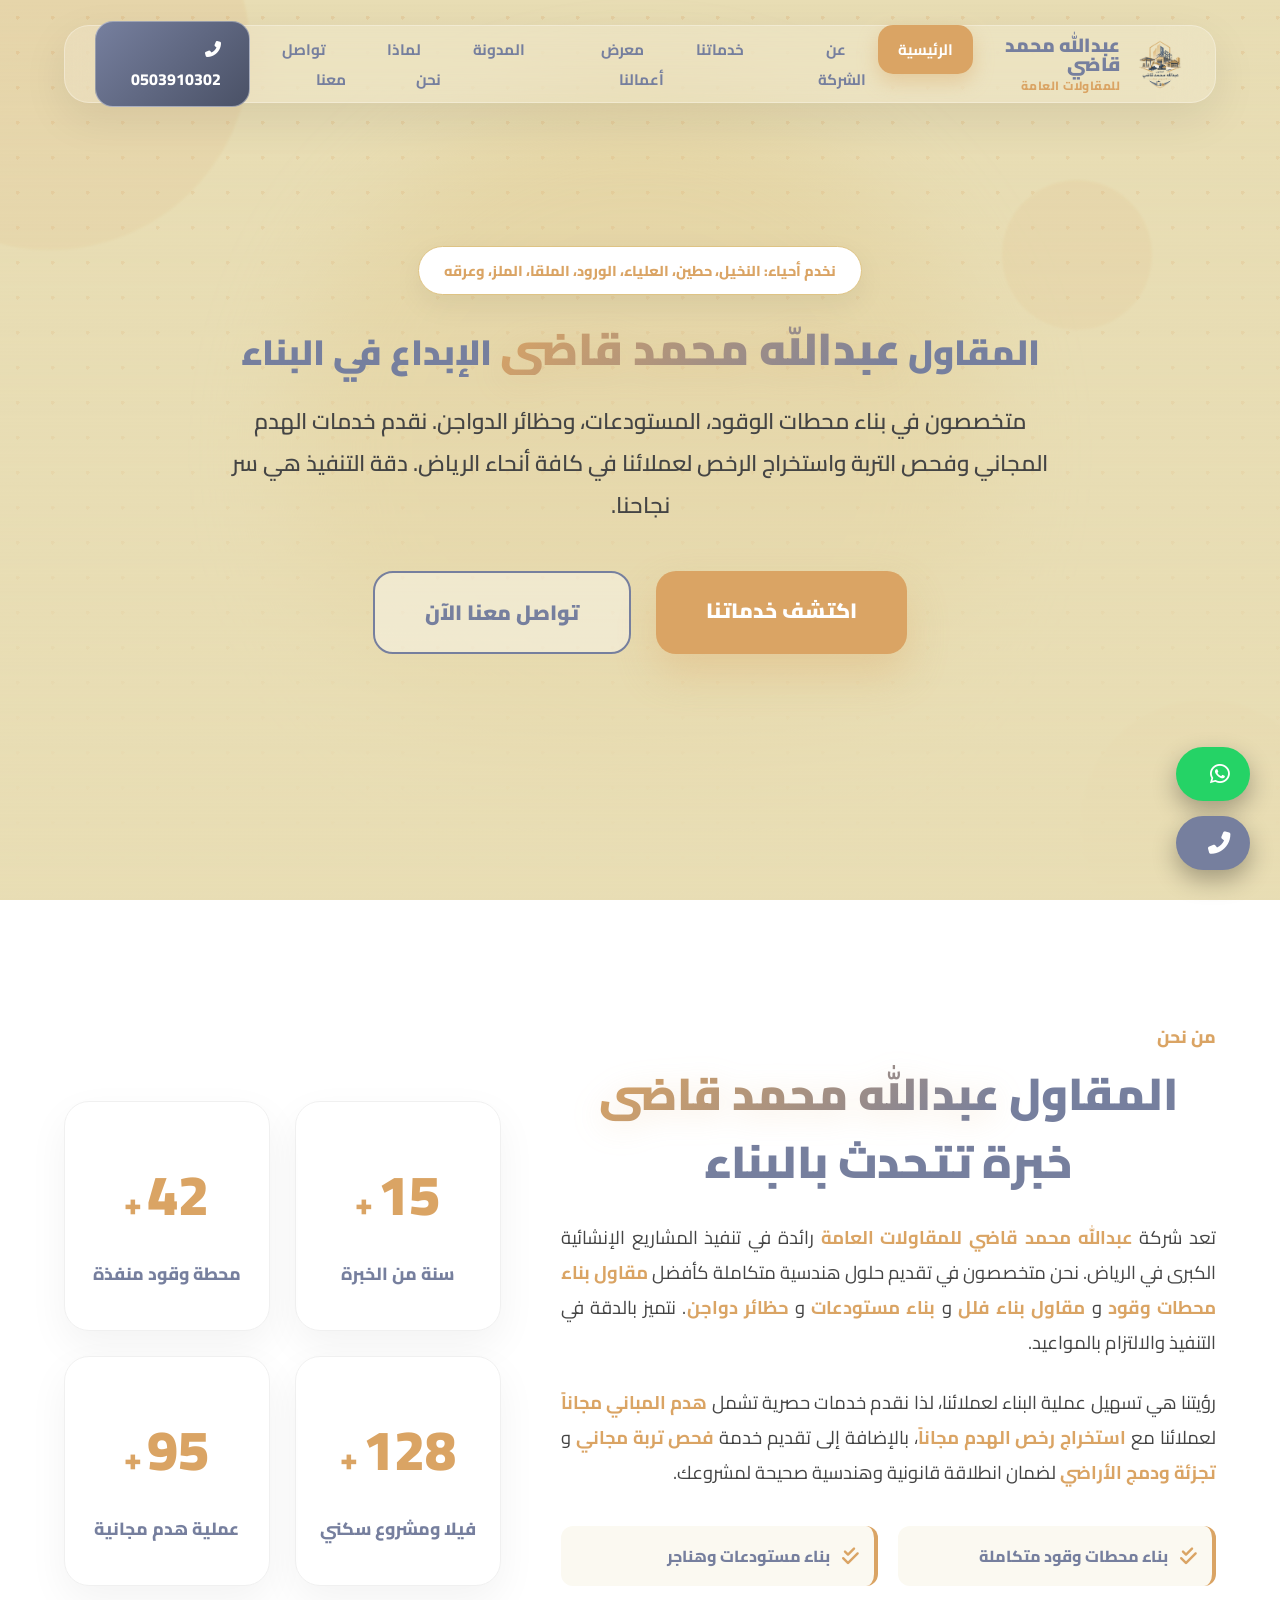
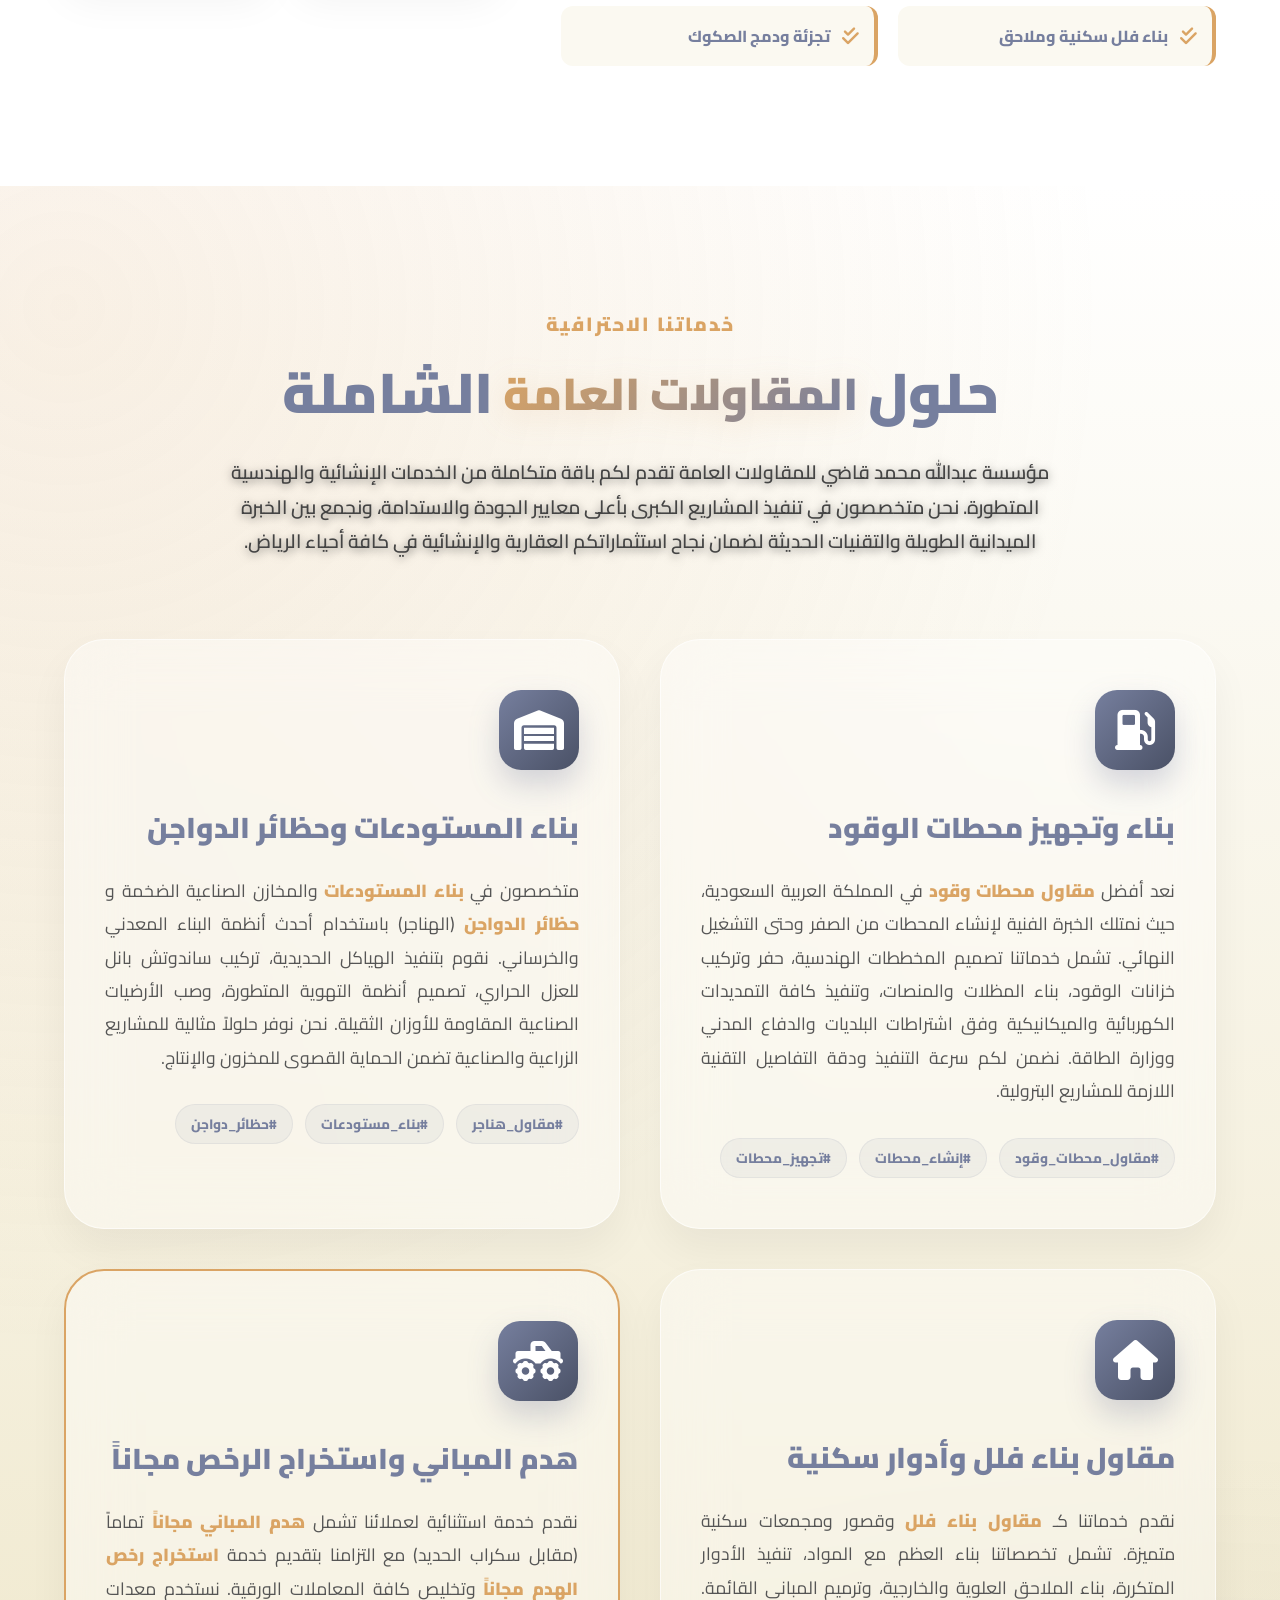
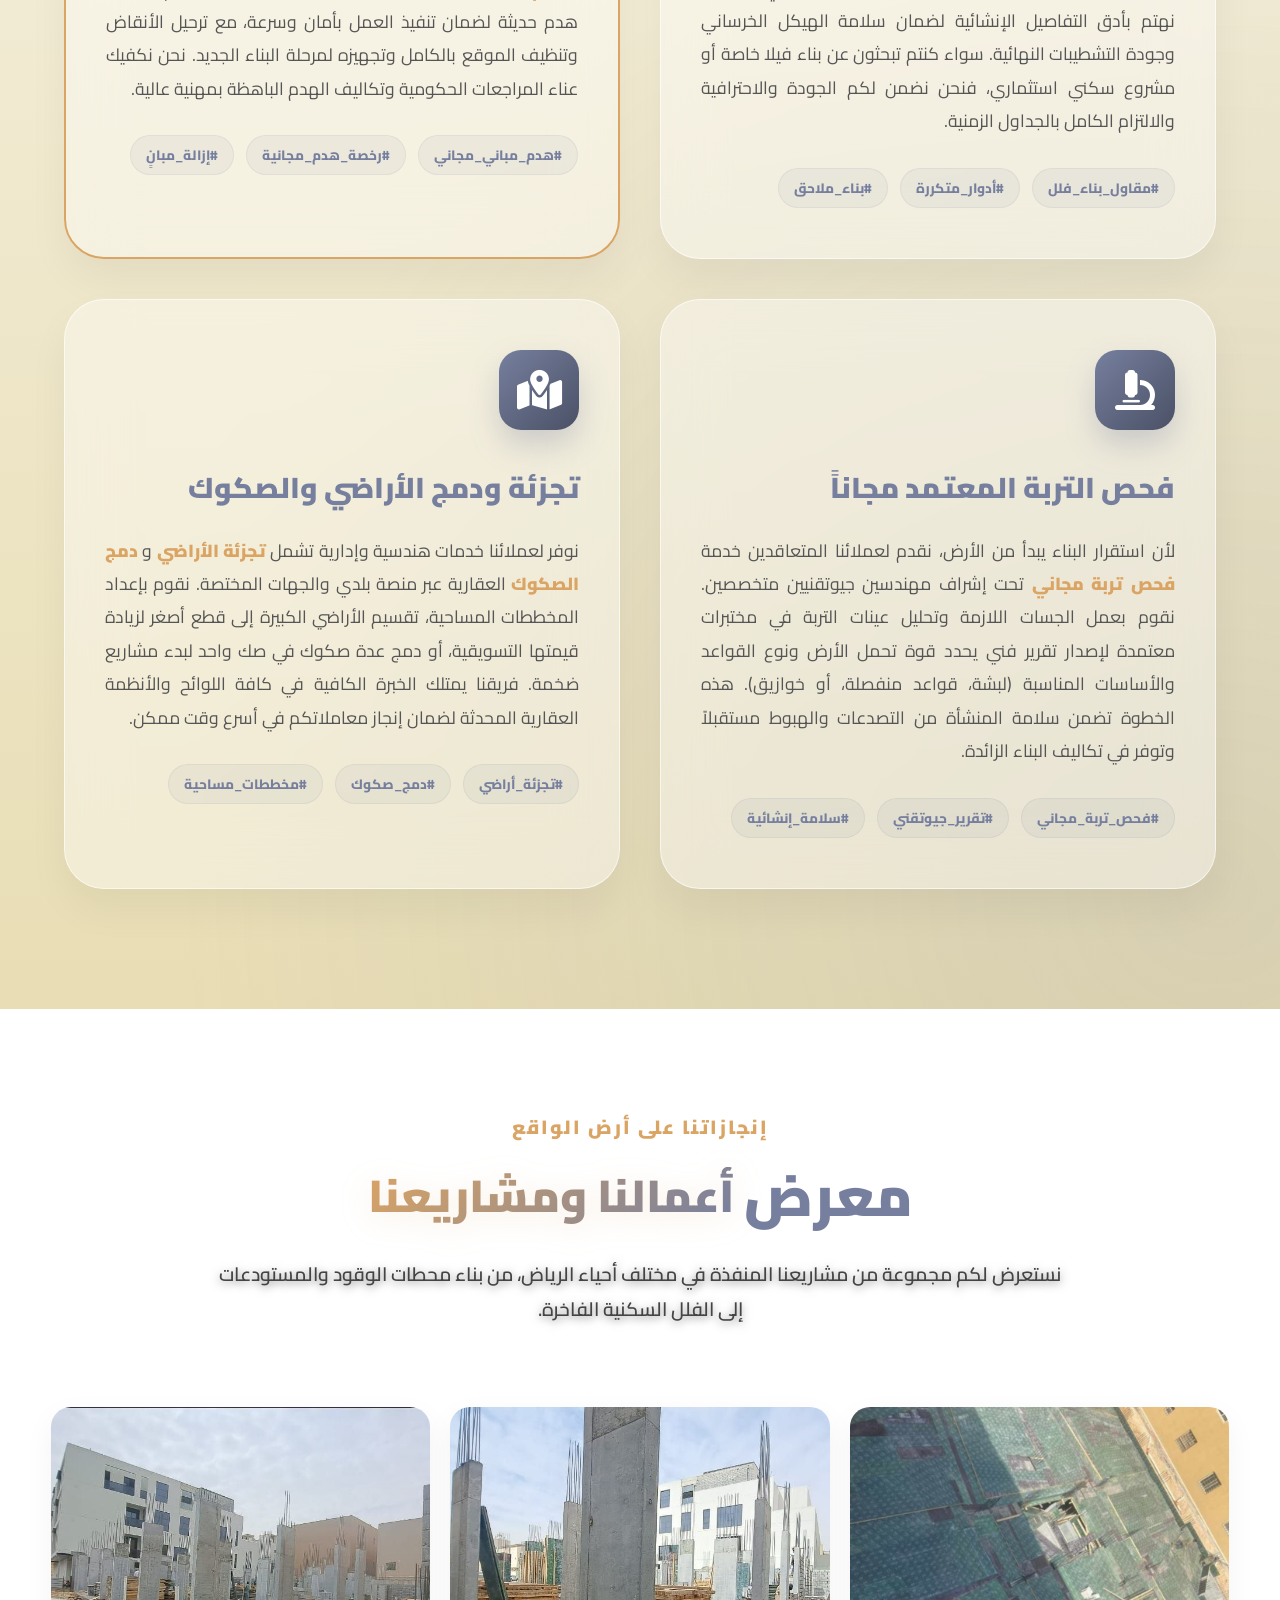
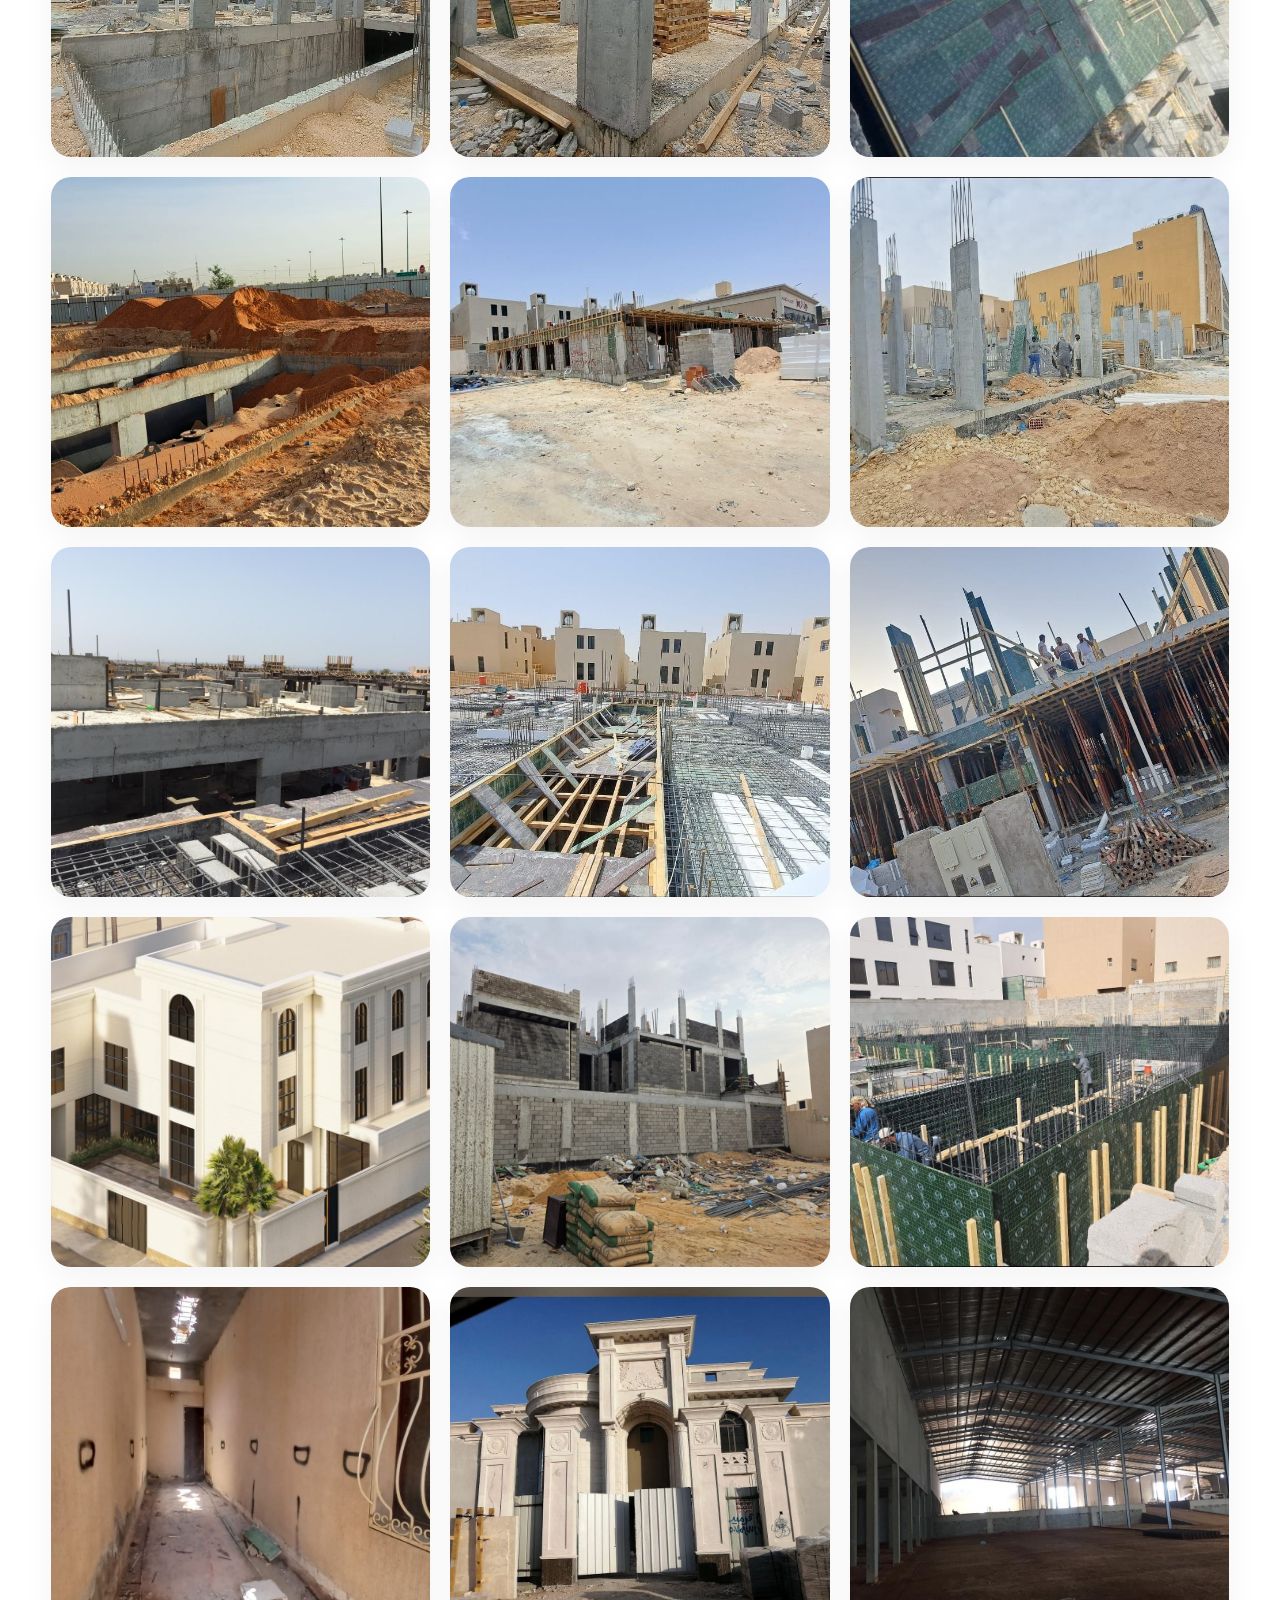
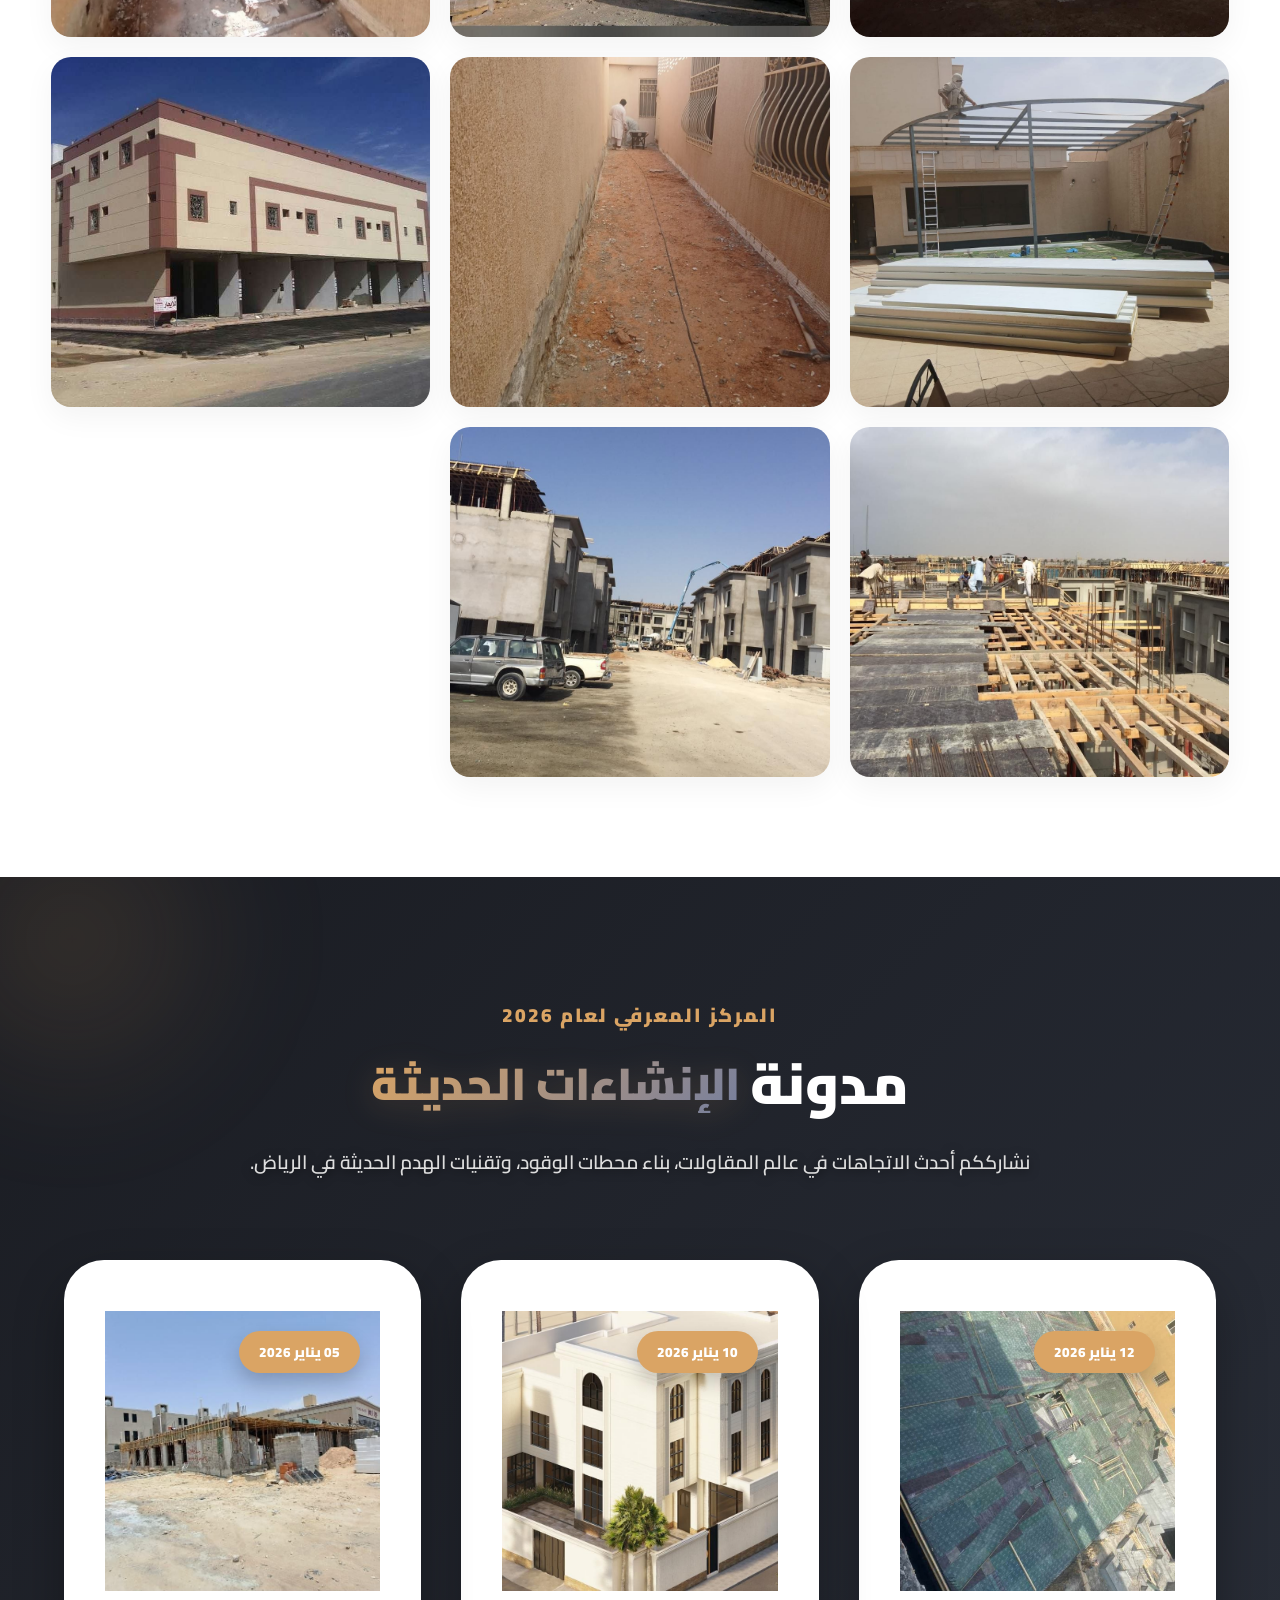
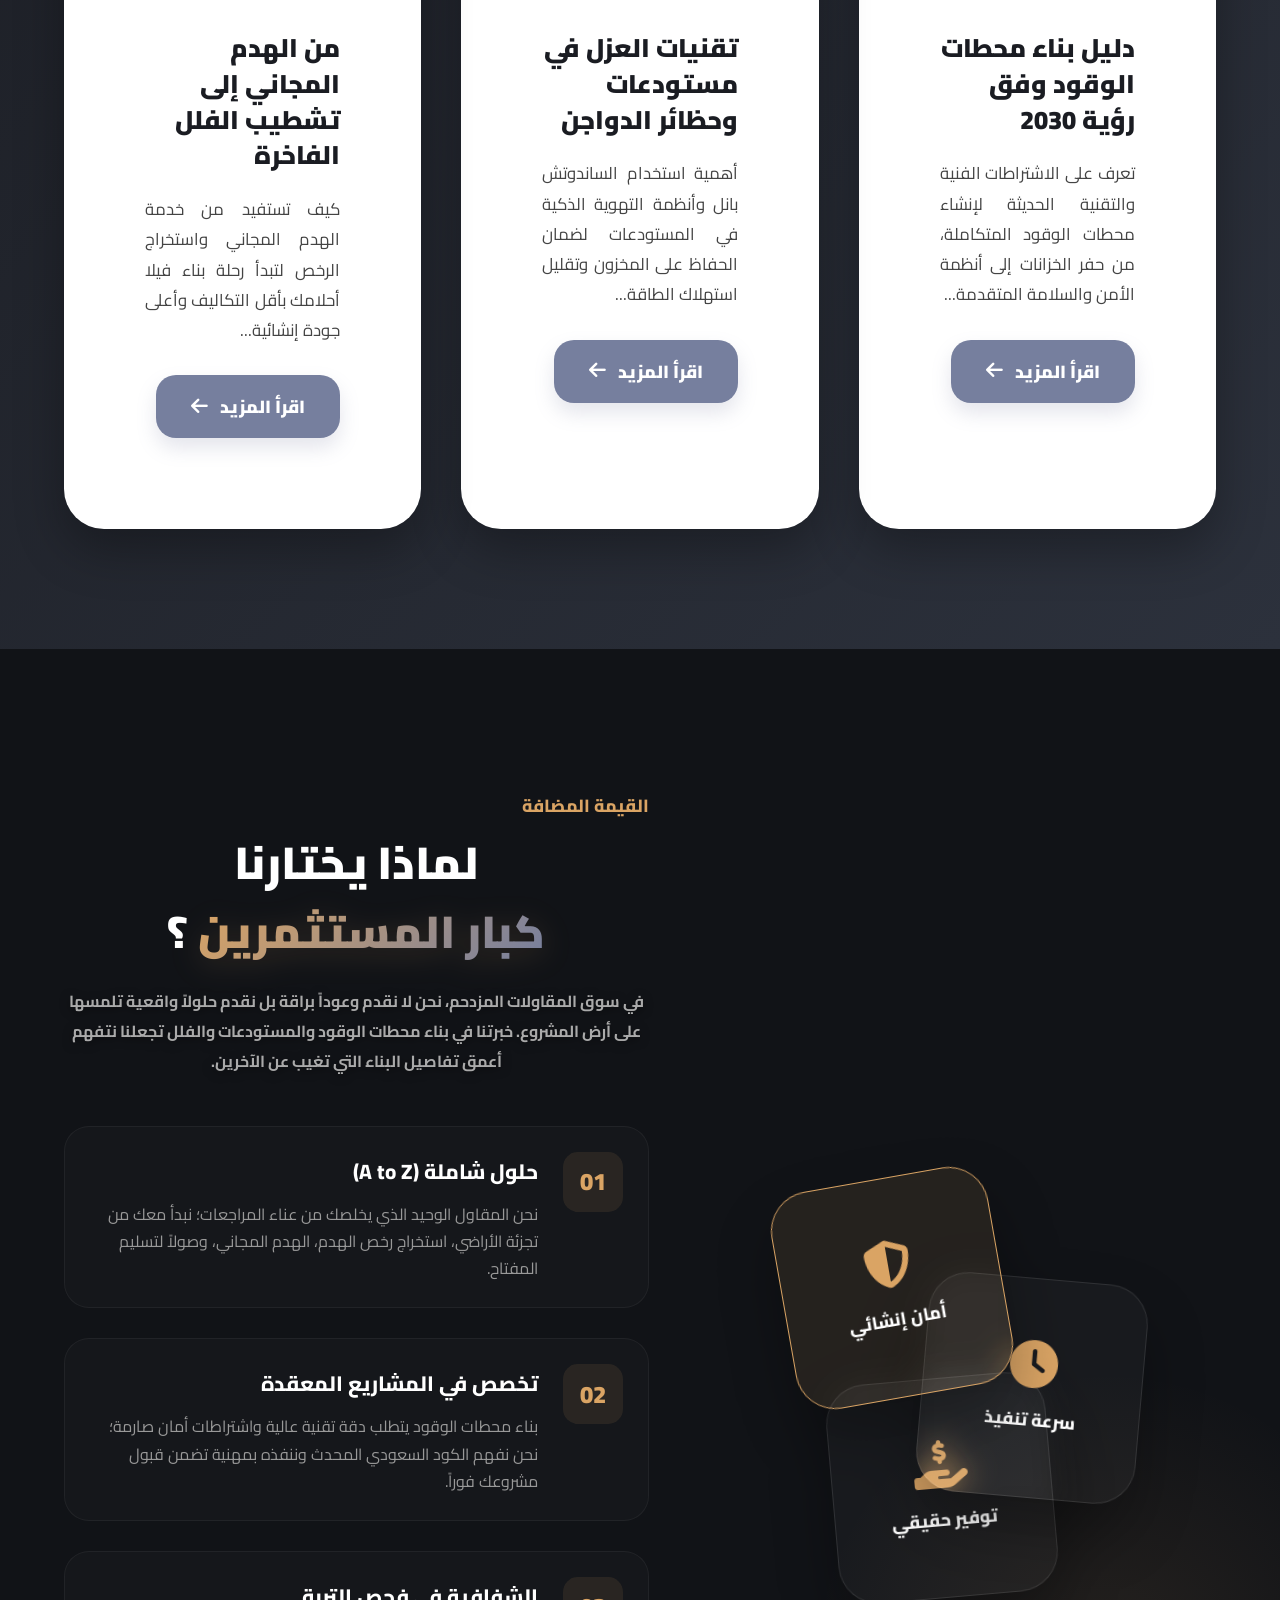
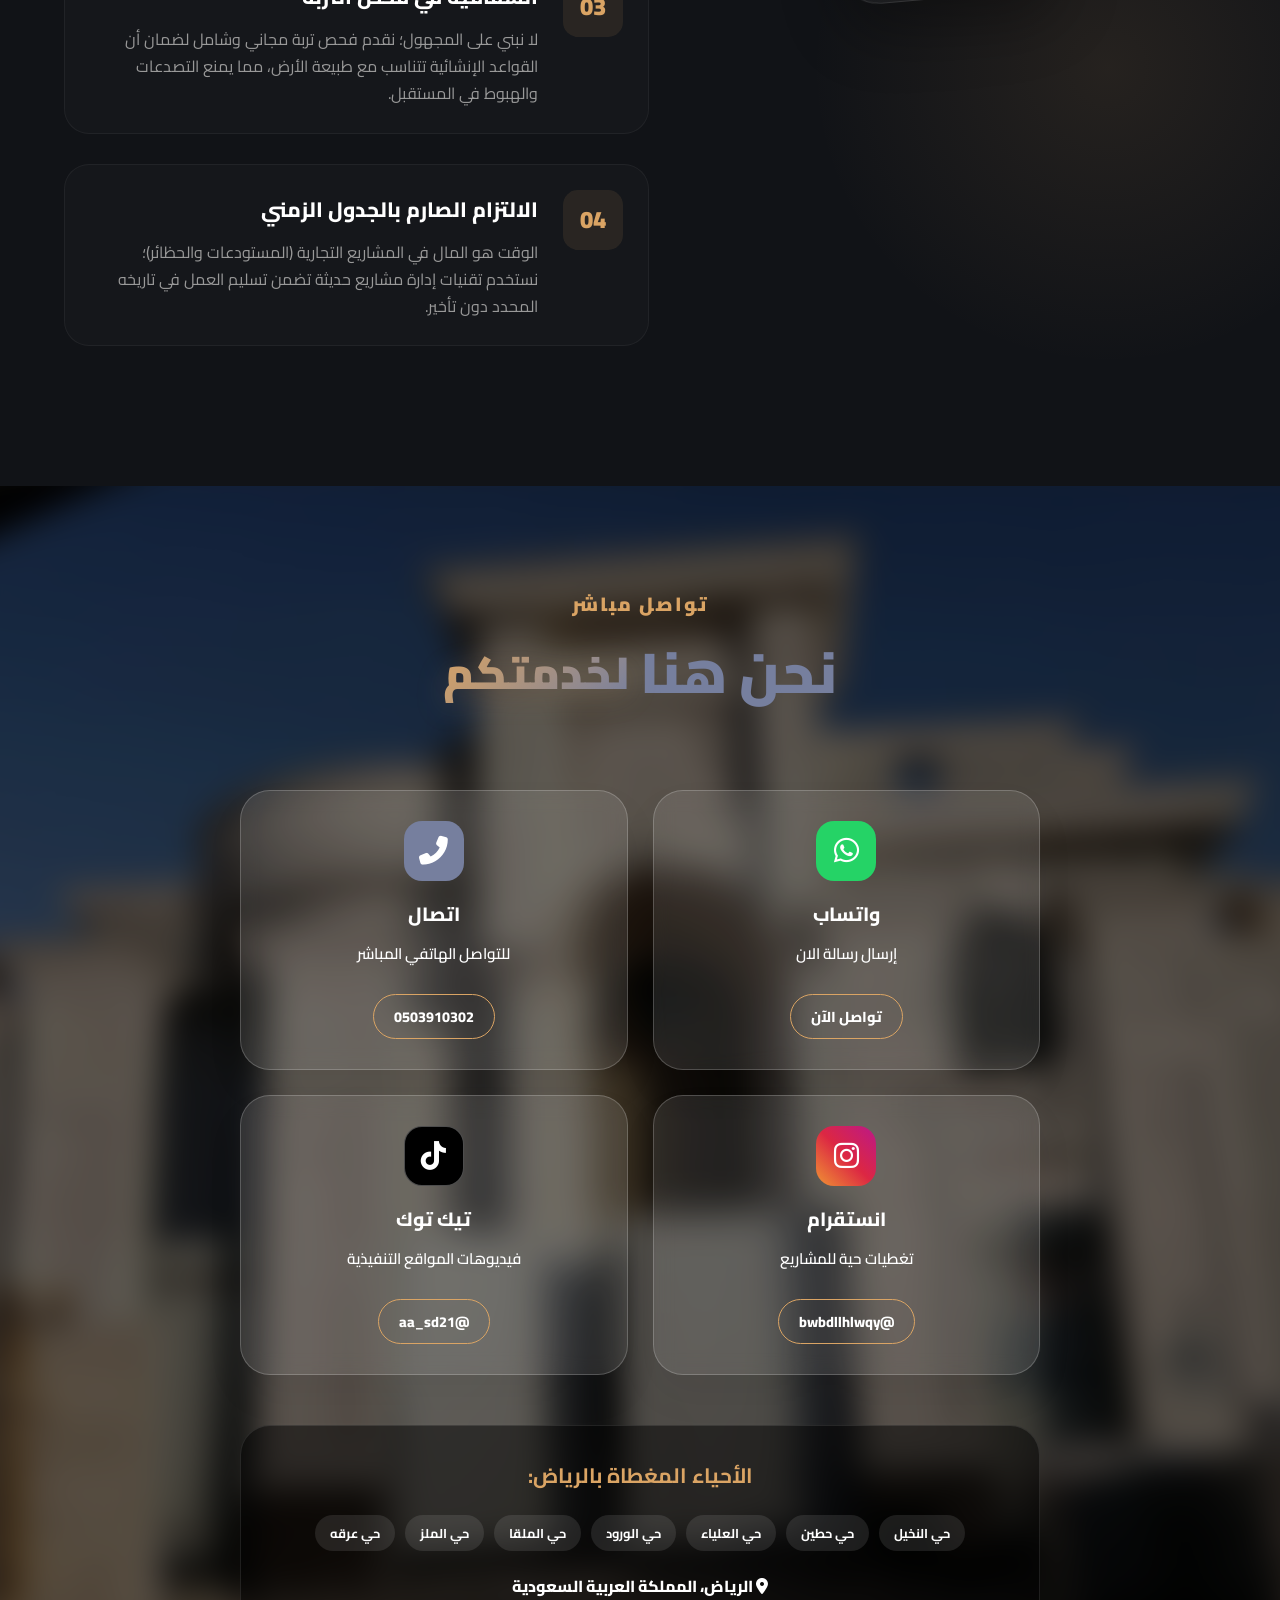
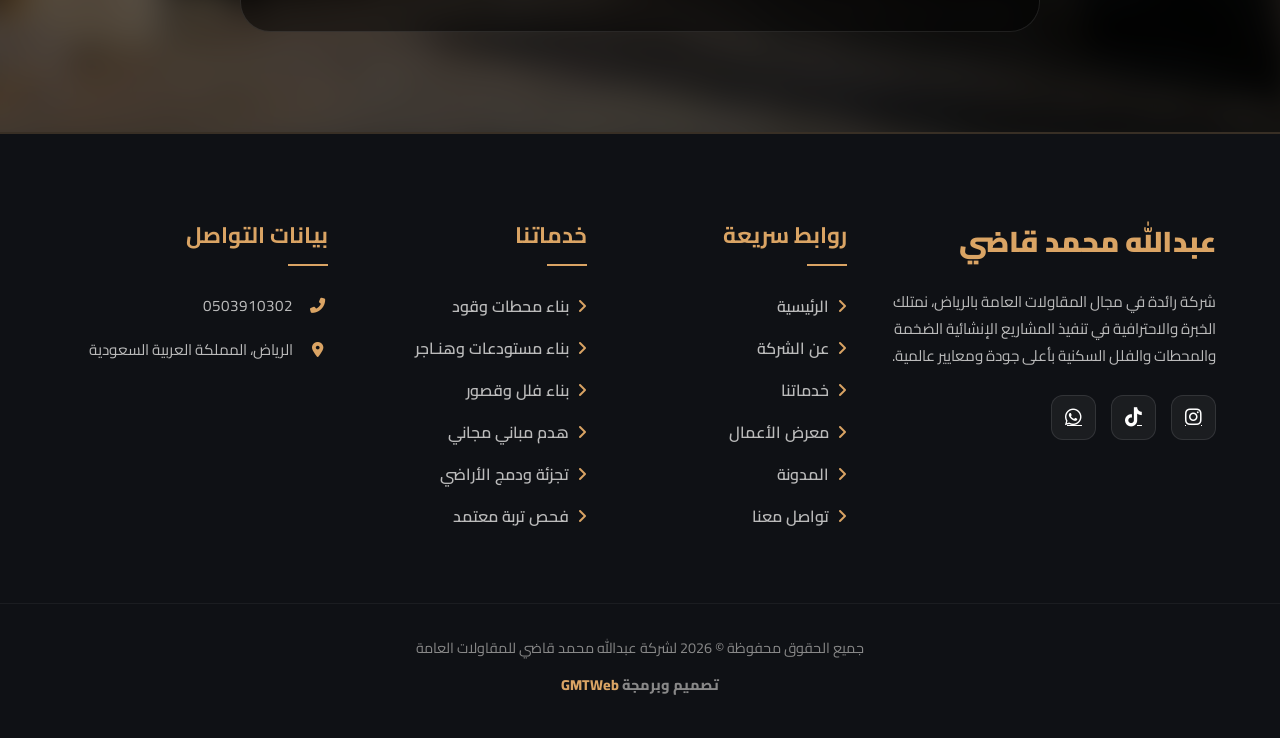
==== index.html @ 733384c9 "first commit" ====
<!DOCTYPE html>
<html lang="ar" dir="rtl">
<head>
    <meta charset="UTF-8">
    <meta name="viewport" content="width=device-width, initial-scale=1.0, maximum-scale=1.0, user-scalable=no">
    <title>عبدالله محمد قاضي للمقاولات | بناء محطات وقود وفلل</title>
    <meta name="description" content="مقاولات عامة في الرياض: حي النخيل، حطين، العلياء، الورود، الملقا، الملز، وعرقه. بناء محطات وقود ومستودعات وفلل سكنية بأعلى جودة.">
    <link rel="stylesheet" href="https://cdnjs.cloudflare.com/ajax/libs/font-awesome/6.4.0/css/all.min.css">
    <link href="https://fonts.googleapis.com/css2?family=Cairo:wght@300;400;600;700;900&display=swap" rel="stylesheet">
    <link rel="stylesheet" href="style.css">
</head>
<body>
<header id="main-header">
    <nav class="glass-nav">
        <div class="nav-container">
            <div class="logo-brand-flex">
                <img src="images/logo.png" alt="عبدالله محمد قاضي" class="site-logo">
                <div class="logo-text">
                    <span class="name-main">عبدالله محمد قاضي</span>
                    <span class="name-sub">للمقاولات العامة</span>
                </div>
            </div>

            <ul class="nav-links">
                <li><a href="#home" class="nav-item active">الرئيسية</a></li>
                <li><a href="#about" class="nav-item">عن الشركة</a></li>
                <li><a href="#services" class="nav-item">خدماتنا</a></li>
                <li><a href="#gallery" class="nav-item">معرض أعمالنا</a></li>
                <li><a href="#blog" class="nav-item">المدونة</a></li>
                <li><a href="#why-us" class="nav-item">لماذا نحن</a></li>
                <li><a href="#contact" class="nav-item">تواصل معنا</a></li>
            </ul>

            <a href="tel:0503910302" class="call-btn-desktop">
                <i class="fas fa-phone-alt"></i> 0503910302
            </a>

            <div class="hamburger">
                <div class="ham-box"><div class="ham-inner"></div></div>
            </div>
        </div>
    </nav>

    <div class="mobile-sidebar">
        <div class="sidebar-header">
            <div class="close-sidebar"><i class="fas fa-times-circle"></i></div>
        </div>
        
        <div class="sidebar-body">
            <ul class="mobile-nav-links">
                <li><a href="#home" class="nav-item active"><i class="fas fa-home"></i> الرئيسية</a></li>
                <li><a href="#about" class="nav-item"><i class="fas fa-info-circle"></i> عن الشركة</a></li>
                <li><a href="#services" class="nav-item"><i class="fas fa-tools"></i> خدماتنا</a></li>
                <li><a href="#gallery" class="nav-item"><i class="fas fa-images"></i> معرض أعمالنا</a></li>
                <li><a href="#blog" class="nav-item"><i class="fas fa-newspaper"></i> المدونة</a></li>
                <li><a href="#why-us" class="nav-item"><i class="fas fa-question-circle"></i> لماذا نحن</a></li>
                <li><a href="#contact" class="nav-item"><i class="fas fa-envelope"></i> تواصل معنا</a></li>
            </ul>
        </div>

        <div class="sidebar-footer">
            <a href="tel:0503910302" class="sidebar-call"><i class="fas fa-phone-alt"></i> اتصل بنا الآن</a>
        </div>
    </div>
</header>
<section id="home" class="hero-section">
        <div class="hero-pattern-bold"></div>
        <div class="hero-pattern-overlay"></div>
        <div class="hero-glow"></div>
        <div class="container">
            <div class="hero-content">
                <div class="seo-badge">نخدم أحياء: النخيل، حطين، العلياء، الورود، الملقا، الملز، وعرقه</div>
                <h1 class="main-title reveal">المقاول <span class="text-gradient">عبدالله محمد قاضي</span> الإبداع في البناء</h1>
                <p class="main-desc reveal">متخصصون في بناء محطات الوقود، المستودعات، وحظائر الدواجن. نقدم خدمات الهدم المجاني وفحص التربة واستخراج الرخص لعملائنا في كافة أنحاء الرياض. دقة التنفيذ هي سر نجاحنا.</p>
                <div class="hero-btns reveal">
                    <a href="#services" class="btn-shine">اكتشف خدماتنا</a>
                    <a href="#contact" class="btn-glass">تواصل معنا الآن</a>
                </div>
            </div>
        </div>
        <div class="animated-bg-circles">
            <div class="circle c1"></div>
            <div class="circle c2"></div>
            <div class="circle c3"></div>
        </div>
</section>
<section id="about" class="about-section">
    <div class="container">
        <div class="about-wrapper">
            <div class="about-text-content">
                <span class="sub-title reveal">من نحن</span>
                <h2 class="section-title reveal">المقاول <span class="text-gradient">عبدالله محمد قاضي</span> خبرة تتحدث بالبناء</h2>
                <p class="about-p reveal">
                    تعد شركة <strong>عبدالله محمد قاضي للمقاولات العامة</strong> رائدة في تنفيذ المشاريع الإنشائية الكبرى في الرياض. نحن متخصصون في تقديم حلول هندسية متكاملة كأفضل <strong>مقاول بناء محطات وقود</strong> و <strong>مقاول بناء فلل</strong> و <strong>بناء مستودعات</strong> و <strong>حظائر دواجن</strong>. نتميز بالدقة في التنفيذ والالتزام بالمواعيد.
                </p>
                <p class="about-p reveal">
                    رؤيتنا هي تسهيل عملية البناء لعملائنا، لذا نقدم خدمات حصرية تشمل <strong>هدم المباني مجاناً</strong> لعملائنا مع <strong>استخراج رخص الهدم مجاناً</strong>، بالإضافة إلى تقديم خدمة <strong>فحص تربة مجاني</strong> و <strong>تجزئة ودمج الأراضي</strong> لضمان انطلاقة قانونية وهندسية صحيحة لمشروعك.
                </p>
                <div class="about-features">
                    <div class="feature-item reveal"><i class="fas fa-check-double"></i> <span>بناء محطات وقود متكاملة</span></div>
                    <div class="feature-item reveal"><i class="fas fa-check-double"></i> <span>بناء مستودعات وهناجر</span></div>
                    <div class="feature-item reveal"><i class="fas fa-check-double"></i> <span>بناء فلل سكنية وملاحق</span></div>
                    <div class="feature-item reveal"><i class="fas fa-check-double"></i> <span>تجزئة ودمج الصكوك</span></div>
                </div>
            </div>

            <div class="stats-grid-container">
                <div class="stat-box reveal">
                    <div class="stat-number" data-target="15">0</div>
                    <div class="stat-label">سنة من الخبرة</div>
                </div>
                <div class="stat-box reveal">
                    <div class="stat-number" data-target="42">0</div>
                    <div class="stat-label">محطة وقود منفذة</div>
                </div>
                <div class="stat-box reveal">
                    <div class="stat-number" data-target="128">0</div>
                    <div class="stat-label">فيلا ومشروع سكني</div>
                </div>
                <div class="stat-box reveal">
                    <div class="stat-number" data-target="95">0</div>
                    <div class="stat-label">عملية هدم مجانية</div>
                </div>
            </div>
        </div>
    </div>
</section>
<section id="services" class="services-section">
    <div class="services-gradient-bg"></div>
    <div class="container">
        <div class="section-header reveal">
            <span class="sub-title">خدماتنا الاحترافية</span>
            <h2 class="section-title">حلول <span class="text-gradient">المقاولات العامة</span> الشاملة</h2>            <p class="section-desc">مؤسسة عبدالله محمد قاضي للمقاولات العامة تقدم لكم باقة متكاملة من الخدمات الإنشائية والهندسية المتطورة. نحن متخصصون في تنفيذ المشاريع الكبرى بأعلى معايير الجودة والاستدامة، ونجمع بين الخبرة الميدانية الطويلة والتقنيات الحديثة لضمان نجاح استثماراتكم العقارية والإنشائية في كافة أحياء الرياض.</p>
        </div>

        <div class="services-grid">
            <div class="service-card glass-card reveal">
                <div class="service-icon"><i class="fas fa-gas-pump"></i></div>
                <h3>بناء وتجهيز محطات الوقود</h3>
                <p>نعد أفضل <strong>مقاول محطات وقود</strong> في المملكة العربية السعودية، حيث نمتلك الخبرة الفنية لإنشاء المحطات من الصفر وحتى التشغيل النهائي. تشمل خدماتنا تصميم المخططات الهندسية، حفر وتركيب خزانات الوقود، بناء المظلات والمنصات، وتنفيذ كافة التمديدات الكهربائية والميكانيكية وفق اشتراطات البلديات والدفاع المدني ووزارة الطاقة. نضمن لكم سرعة التنفيذ ودقة التفاصيل التقنية اللازمة للمشاريع البترولية.</p>
                <div class="service-tags">
                    <span>#مقاول_محطات_وقود</span>
                    <span>#إنشاء_محطات</span>
                    <span>#تجهيز_محطات</span>
                </div>
            </div>

            <div class="service-card glass-card reveal">
                <div class="service-icon"><i class="fas fa-warehouse"></i></div>
                <h3>بناء المستودعات وحظائر الدواجن</h3>
                <p>متخصصون في <strong>بناء المستودعات</strong> والمخازن الصناعية الضخمة و <strong>حظائر الدواجن</strong> (الهناجر) باستخدام أحدث أنظمة البناء المعدني والخرساني. نقوم بتنفيذ الهياكل الحديدية، تركيب ساندوتش بانل للعزل الحراري، تصميم أنظمة التهوية المتطورة، وصب الأرضيات الصناعية المقاومة للأوزان الثقيلة. نحن نوفر حلولاً مثالية للمشاريع الزراعية والصناعية تضمن الحماية القصوى للمخزون والإنتاج.</p>
                <div class="service-tags">
                    <span>#مقاول_هناجر</span>
                    <span>#بناء_مستودعات</span>
                    <span>#حظائر_دواجن</span>
                </div>
            </div>

            <div class="service-card glass-card reveal">
                <div class="service-icon"><i class="fas fa-home"></i></div>
                <h3>مقاول بناء فلل وأدوار سكنية</h3>
                <p>نقدم خدماتنا كـ <strong>مقاول بناء فلل</strong> وقصور ومجمعات سكنية متميزة. تشمل تخصصاتنا بناء العظم مع المواد، تنفيذ الأدوار المتكررة، بناء الملاحق العلوية والخارجية، وترميم المباني القائمة. نهتم بأدق التفاصيل الإنشائية لضمان سلامة الهيكل الخرساني وجودة التشطيبات النهائية. سواء كنتم تبحثون عن بناء فيلا خاصة أو مشروع سكني استثماري، فنحن نضمن لكم الجودة والاحترافية والالتزام الكامل بالجداول الزمنية.</p>
                <div class="service-tags">
                    <span>#مقاول_بناء_فلل</span>
                    <span>#أدوار_متكررة</span>
                    <span>#بناء_ملاحق</span>
                </div>
            </div>

            <div class="service-card glass-card highlight-card reveal">
                <div class="service-icon"><i class="fas fa-truck-monster"></i></div>
                <h3>هدم المباني واستخراج الرخص مجاناً</h3>
                <p>نقدم خدمة استثنائية لعملائنا تشمل <strong>هدم المباني مجاناً</strong> تماماً (مقابل سكراب الحديد) مع التزامنا بتقديم خدمة <strong>استخراج رخص الهدم مجاناً</strong> وتخليص كافة المعاملات الورقية. نستخدم معدات هدم حديثة لضمان تنفيذ العمل بأمان وسرعة، مع ترحيل الأنقاض وتنظيف الموقع بالكامل وتجهيزه لمرحلة البناء الجديد. نحن نكفيك عناء المراجعات الحكومية وتكاليف الهدم الباهظة بمهنية عالية.</p>
                <div class="service-tags">
                    <span>#هدم_مباني_مجاني</span>
                    <span>#رخصة_هدم_مجانية</span>
                    <span>#إزالة_مبانٍ</span>
                </div>
            </div>

            <div class="service-card glass-card reveal">
                <div class="service-icon"><i class="fas fa-microscope"></i></div>
                <h3>فحص التربة المعتمد مجاناً</h3>
                <p>لأن استقرار البناء يبدأ من الأرض، نقدم لعملائنا المتعاقدين خدمة <strong>فحص تربة مجاني</strong> تحت إشراف مهندسين جيوتقنيين متخصصين. نقوم بعمل الجسات اللازمة وتحليل عينات التربة في مختبرات معتمدة لإصدار تقرير فني يحدد قوة تحمل الأرض ونوع القواعد والأساسات المناسبة (لبشة، قواعد منفصلة، أو خوازيق). هذه الخطوة تضمن سلامة المنشأة من التصدعات والهبوط مستقبلاً وتوفر في تكاليف البناء الزائدة.</p>
                <div class="service-tags">
                    <span>#فحص_تربة_مجاني</span>
                    <span>#تقرير_جيوتقني</span>
                    <span>#سلامة_إنشائية</span>
                </div>
            </div>

            <div class="service-card glass-card reveal">
                <div class="service-icon"><i class="fas fa-map-marked-alt"></i></div>
                <h3>تجزئة ودمج الأراضي والصكوك</h3>
                <p>نوفر لعملائنا خدمات هندسية وإدارية تشمل <strong>تجزئة الأراضي</strong> و <strong>دمج الصكوك</strong> العقارية عبر منصة بلدي والجهات المختصة. نقوم بإعداد المخططات المساحية، تقسيم الأراضي الكبيرة إلى قطع أصغر لزيادة قيمتها التسويقية، أو دمج عدة صكوك في صك واحد لبدء مشاريع ضخمة. فريقنا يمتلك الخبرة الكافية في كافة اللوائح والأنظمة العقارية المحدثة لضمان إنجاز معاملاتكم في أسرع وقت ممكن.</p>
                <div class="service-tags">
                    <span>#تجزئة_أراضي</span>
                    <span>#دمج_صكوك</span>
                    <span>#مخططات_مساحية</span>
                </div>
            </div>
        </div>
    </div>
</section>
<section id="gallery" class="gallery-section">
    <div class="container">
        <div class="section-header reveal">
            <span class="sub-title">إنجازاتنا على أرض الواقع</span>
            <h2 class="section-title">معرض <span class="text-gradient">أعمالنا ومشاريعنا</span></h2>
            <p class="section-desc">نستعرض لكم مجموعة من مشاريعنا المنفذة في مختلف أحياء الرياض، من بناء محطات الوقود والمستودعات إلى الفلل السكنية الفاخرة.</p>
        </div>

        <div class="gallery-grid">
            <div class="gallery-item reveal"><img src="images/photo_5766908354654572100_y.jpg" alt="مشروع مقاولات عبدالله محمد قاضي"></div>
            <div class="gallery-item reveal"><img src="images/photo_5766908354654572101_y.jpg" alt="بناء محطات وقود الرياض"></div>
            <div class="gallery-item reveal"><img src="images/photo_5766908354654572102_y.jpg" alt="مقاول بناء مستودعات"></div>
            <div class="gallery-item reveal"><img src="images/photo_5766908354654572103_y.jpg" alt="إنشاء هناجر وحظائر دواجن"></div>
            <div class="gallery-item reveal"><img src="images/photo_5766908354654572104_y.jpg" alt="مقاول بناء فلل سكنية"></div>
            <div class="gallery-item reveal"><img src="images/photo_5766908354654572105_y.jpg" alt="أعمال الهدم المجاني"></div>
            <div class="gallery-item reveal"><img src="images/photo_5766908354654572106_y.jpg" alt="مشاريع تجارية وسكنية"></div>
            <div class="gallery-item reveal"><img src="images/photo_5766908354654572107_y.jpg" alt="تجهيز محطات وقود"></div>
            <div class="gallery-item reveal"><img src="images/photo_5766908354654572108_y.jpg" alt="مقاولات عامة عبدالله محمد قاضي"></div>
            <div class="gallery-item reveal"><img src="images/photo_5766908354654572109_y.jpg" alt="بناء ملاحق وأدوار متكررة"></div>
            <div class="gallery-item reveal"><img src="images/photo_5766908354654572110_y.jpg" alt="تشطيب فلل وقصور"></div>
            <div class="gallery-item reveal"><img src="images/photo_5766908354654572111_y.jpg" alt="مستودعات صناعية ضخمة"></div>
            <div class="gallery-item reveal"><img src="images/photo_5766908354654572112_y.jpg" alt="مقاول معتمد في الرياض"></div>
            <div class="gallery-item reveal"><img src="images/photo_5766908354654572113_y.jpg" alt="أعمال إنشائية متطورة"></div>
            <div class="gallery-item reveal"><img src="images/photo_5766908354654572114_y.jpg" alt="بناء محطات بترول"></div>
            <div class="gallery-item reveal"><img src="images/photo_5766908354654572115_y.jpg" alt="تطوير أراضي وعقارات"></div>
            <div class="gallery-item reveal"><img src="images/photo_5766908354654572116_y.jpg" alt="مقاول هدم وبناء"></div>
            <div class="gallery-item reveal"><img src="images/photo_5766908354654572117_x.jpg" alt="مشاريعنا في حي النخيل"></div>
            <div class="gallery-item reveal"><img src="images/photo_5766908354654572118_y.jpg" alt="مشاريعنا في حي حطين"></div>
            <div class="gallery-item reveal"><img src="images/photo_5766908354654572119_y.jpg" alt="مقاولات عبدالله قاضي"></div>
        </div>
    </div>
</section>
<section id="blog" class="blog-section">
    <div class="container">
        <div class="section-header reveal">
            <span class="sub-title">المركز المعرفي لعام 2026</span>
            <h2 class="section-title">مدونة <span class="text-gradient">الإنشاءات الحديثة</span></h2>
            <p class="section-desc">نشارككم أحدث الاتجاهات في عالم المقاولات، بناء محطات الوقود، وتقنيات الهدم الحديثة في الرياض.</p>
        </div>

        <div class="blog-grid">
            <div class="blog-card glass-card reveal">
                <div class="blog-img">
                    <img src="images/photo_5766908354654572100_y.jpg" alt="بناء محطات الوقود">
                    <span class="blog-date">12 يناير 2026</span>
                </div>
                <div class="blog-content">
                    <h3>دليل بناء محطات الوقود وفق رؤية 2030</h3>
                    <p>تعرف على الاشتراطات الفنية والتقنية الحديثة لإنشاء محطات الوقود المتكاملة، من حفر الخزانات إلى أنظمة الأمن والسلامة المتقدمة...</p>
                    <a href="blog-details.html?id=petrol" class="read-more">اقرأ المزيد <i class="fas fa-arrow-left"></i></a>
                </div>
            </div>

            <div class="blog-card glass-card reveal">
                <div class="blog-img">
                    <img src="images/photo_5766908354654572111_y.jpg" alt="بناء المستودعات">
                    <span class="blog-date">10 يناير 2026</span>
                </div>
                <div class="blog-content">
                    <h3>تقنيات العزل في مستودعات وحظائر الدواجن</h3>
                    <p>أهمية استخدام الساندوتش بانل وأنظمة التهوية الذكية في المستودعات لضمان الحفاظ على المخزون وتقليل استهلاك الطاقة...</p>
                    <a href="blog-details.html?id=warehouse" class="read-more">اقرأ المزيد <i class="fas fa-arrow-left"></i></a>
                </div>
            </div>

            <div class="blog-card glass-card reveal">
                <div class="blog-img">
                    <img src="images/photo_5766908354654572104_y.jpg" alt="بناء الفلل">
                    <span class="blog-date">05 يناير 2026</span>
                </div>
                <div class="blog-content">
                    <h3>من الهدم المجاني إلى تشطيب الفلل الفاخرة</h3>
                    <p>كيف تستفيد من خدمة الهدم المجاني واستخراج الرخص لتبدأ رحلة بناء فيلا أحلامك بأقل التكاليف وأعلى جودة إنشائية...</p>
                    <a href="blog-details.html?id=villas" class="read-more">اقرأ المزيد <i class="fas fa-arrow-left"></i></a>
                </div>
            </div>
        </div>
    </div>
</section>
<section id="why-us" class="why-us-section">
    <div class="why-glow"></div>
    <div class="container">
        <div class="why-wrapper">
            <div class="why-visual reveal">
                <div class="visual-stack">
                    <div class="stack-item s1">
                        <i class="fas fa-shield-alt"></i>
                        <span>أمان إنشائي</span>
                    </div>
                    <div class="stack-item s2">
                        <i class="fas fa-clock"></i>
                        <span>سرعة تنفيذ</span>
                    </div>
                    <div class="stack-item s3">
                        <i class="fas fa-hand-holding-usd"></i>
                        <span>توفير حقيقي</span>
                    </div>
                </div>
            </div>

            <div class="why-text-content">
                <span class="sub-title reveal">القيمة المضافة</span>
                <h2 class="section-title reveal">لماذا يختارنا <span class="text-gradient">كبار المستثمرين</span>؟</h2>
                <p class="section-desc reveal">في سوق المقاولات المزدحم، نحن لا نقدم وعوداً براقة بل نقدم حلولاً واقعية تلمسها على أرض المشروع. خبرتنا في بناء محطات الوقود والمستودعات والفلل تجعلنا نتفهم أعمق تفاصيل البناء التي تغيب عن الآخرين.</p>

                <div class="features-list">
                    <div class="feature-row reveal">
                        <div class="feature-number">01</div>
                        <div class="feature-info">
                            <h4>حلول شاملة (A to Z)</h4>
                            <p>نحن المقاول الوحيد الذي يخلصك من عناء المراجعات؛ نبدأ معك من تجزئة الأراضي، استخراج رخص الهدم، الهدم المجاني، وصولاً لتسليم المفتاح.</p>
                        </div>
                    </div>

                    <div class="feature-row reveal">
                        <div class="feature-number">02</div>
                        <div class="feature-info">
                            <h4>تخصص في المشاريع المعقدة</h4>
                            <p>بناء محطات الوقود يتطلب دقة تقنية عالية واشتراطات أمان صارمة؛ نحن نفهم الكود السعودي المحدث وننفذه بمهنية تضمن قبول مشروعك فوراً.</p>
                        </div>
                    </div>

                    <div class="feature-row reveal">
                        <div class="feature-number">03</div>
                        <div class="feature-info">
                            <h4>الشفافية في فحص التربة</h4>
                            <p>لا نبني على المجهول؛ نقدم فحص تربة مجاني وشامل لضمان أن القواعد الإنشائية تتناسب مع طبيعة الأرض، مما يمنع التصدعات والهبوط في المستقبل.</p>
                        </div>
                    </div>

                    <div class="feature-row reveal">
                        <div class="feature-number">04</div>
                        <div class="feature-info">
                            <h4>الالتزام الصارم بالجدول الزمني</h4>
                            <p>الوقت هو المال في المشاريع التجارية (المستودعات والحظائر)؛ نستخدم تقنيات إدارة مشاريع حديثة تضمن تسليم العمل في تاريخه المحدد دون تأخير.</p>
                        </div>
                    </div>
                </div>
            </div>
        </div>
    </div>
</section>
<section id="contact" class="contact-section">
    <div class="contact-bg-overlay">
        <img src="images/photo_5766908354654572113_y.jpg" alt="خلفية تواصل">
    </div>
    
    <div class="container">
        <div class="section-header reveal">
            <span class="sub-title">تواصل مباشر</span>
            <h2 class="section-title">نحن هنا <span class="text-gradient">لخدمتكم</span></h2>
        </div>

        <div class="contact-grid">
            <div class="contact-card glass-card reveal">
                <div class="card-icon whatsapp"><i class="fab fa-whatsapp"></i></div>
                <h3>واتساب</h3>
                <p>إرسال رسالة الان</p>
                <a href="https://wa.me/966503910302" target="_blank" class="contact-link">تواصل الآن</a>
            </div>

            <div class="contact-card glass-card reveal">
                <div class="card-icon phone"><i class="fas fa-phone-alt"></i></div>
                <h3>اتصال</h3>
                <p>للتواصل الهاتفي المباشر</p>
                <a href="tel:0503910302" class="contact-link">0503910302</a>
            </div>

            <div class="contact-card glass-card reveal">
                <div class="card-icon instagram"><i class="fab fa-instagram"></i></div>
                <h3>انستقرام</h3>
                <p>تغطيات حية للمشاريع</p>
                <a href="https://www.instagram.com/bwbdllhlwqy?utm_source=qr&igsh=eGhzbHNmZmk4cHYy&igsi=eGhzbHNmZmk4cHYy" target="_blank" class="contact-link">@bwbdllhlwqy</a>
            </div>

            <div class="contact-card glass-card reveal">
                <div class="card-icon tiktok"><i class="fab fa-tiktok"></i></div>
                <h3>تيك توك</h3>
                <p>فيديوهات المواقع التنفيذية</p>
                <a href="https://www.tiktok.com/@aa_sd21?_r=1&_t=ZS-98qyJPkIf24" target="_blank" class="contact-link">@aa_sd21</a>
            </div>
        </div>

        <div class="areas-covered reveal">
            <h3>الأحياء المغطاة بالرياض:</h3>
            <div class="neighborhoods-flex">
                <span>حي النخيل</span>
                <span>حي حطين</span>
                <span>حي العلياء</span>
                <span>حي الورود</span>
                <span>حي الملقا</span>
                <span>حي الملز</span>
                <span>حي عرقه</span>
            </div>
            <p class="location-info"><i class="fas fa-map-marker-alt"></i> الرياض، المملكة العربية السعودية</p>
        </div>
    </div>
</section>
<footer class="main-footer">
    <div class="container">
        <div class="footer-grid">
            <div class="footer-col about-col">
                <h3 class="footer-logo">عبدالله محمد قاضي</h3>
                <p class="footer-desc">شركة رائدة في مجال المقاولات العامة بالرياض، نمتلك الخبرة والاحترافية في تنفيذ المشاريع الإنشائية الضخمة والمحطات والفلل السكنية بأعلى جودة ومعايير عالمية.</p>
                <div class="footer-socials">
                    <a href="https://www.instagram.com/bwbdllhlwqy" target="_blank"><i class="fab fa-instagram"></i></a>
                    <a href="https://www.tiktok.com/@aa_sd21" target="_blank"><i class="fab fa-tiktok"></i></a>
                    <a href="https://wa.me/966503910302" target="_blank"><i class="fab fa-whatsapp"></i></a>
                </div>
            </div>

            <div class="footer-col">
                <h4>روابط سريعة</h4>
                <ul class="footer-links">
                    <li><a href="#home">الرئيسية</a></li>
                    <li><a href="#about">عن الشركة</a></li>
                    <li><a href="#services">خدماتنا</a></li>
                    <li><a href="#gallery">معرض الأعمال</a></li>
                    <li><a href="#blog">المدونة</a></li>
                    <li><a href="#contact">تواصل معنا</a></li>
                </ul>
            </div>

            <div class="footer-col">
                <h4>خدماتنا</h4>
                <ul class="footer-links">
                    <li><a href="#services">بناء محطات وقود</a></li>
                    <li><a href="#services">بناء مستودعات وهنـاجر</a></li>
                    <li><a href="#services">بناء فلل وقصور</a></li>
                    <li><a href="#services">هدم مباني مجاني</a></li>
                    <li><a href="#services">تجزئة ودمج الأراضي</a></li>
                    <li><a href="#services">فحص تربة معتمد</a></li>
                </ul>
            </div>

            <div class="footer-col">
                <h4>بيانات التواصل</h4>
                <ul class="footer-contact-info">
                    <li><i class="fas fa-phone-alt"></i> 0503910302</li>
                    <li><i class="fas fa-map-marker-alt"></i> الرياض، المملكة العربية السعودية</li>
                </ul>
            </div>
        </div>

        <div class="footer-bottom">
            <p>جميع الحقوق محفوظة &copy; 2026 لشركة عبدالله محمد قاضي للمقاولات العامة</p>
            <p class="gmt-credit">تصميم وبرمجة <a href="https://www.facebook.com/share/17UzqgSwiu/" target="_blank">GMTWeb</a></p>
        </div>
    </div>
</footer>

<div class="floating-actions">
    <a href="https://wa.me/966503910302" class="float-btn whatsapp-float" target="_blank">
        <i class="fab fa-whatsapp"></i>
        <span>واتساب</span>
    </a>
    <a href="tel:0503910302" class="float-btn phone-float">
        <i class="fas fa-phone-alt"></i>
        <span>اتصال</span>
    </a>
</div>
    <script src="script.js"></script>
</body>
</html>
---- style.css ----
:root {
    --primary: #DAA464;
    --secondary: #DEC384;
    --bg-light: #E8DDB4;
    --accent: #767F9E;
    --white: #ffffff;
    --glass-border: rgba(255, 255, 255, 0.4);
    --glass-bg: rgba(255, 255, 255, 0.18);
}

* {
    margin: 0;
    padding: 0;
    box-sizing: border-box;
    font-family: 'Cairo', sans-serif;
}

body {
    background-color: var(--bg-light);
    color: var(--accent);
    overflow-x: hidden;
    width: 100%;
}

#main-header {
    position: fixed;
    top: 0;
    width: 100%;
    z-index: 2000;
    padding: 25px 0;
}

.glass-nav {
    width: 92%;
    margin: 0 auto;
    background: var(--glass-bg);
    backdrop-filter: blur(25px);
    -webkit-backdrop-filter: blur(25px);
    border: 1px solid var(--glass-border);
    border-radius: 24px;
    padding: 15px 35px;
    box-shadow: 0 15px 45px rgba(0, 0, 0, 0.08);
}

.nav-container {
    display: flex;
    justify-content: space-between;
    align-items: center;
}

.logo-wrapper {
    display: flex;
    flex-direction: column;
}

.name-main {
    font-weight: 900;
    font-size: 1.4rem;
    color: var(--accent);
    line-height: 1;
}

.name-sub {
    font-weight: 700;
    font-size: 0.85rem;
    color: var(--primary);
    margin-top: 4px;
    letter-spacing: 1px;
}

.nav-links {
    display: flex;
    list-style: none;
    gap: 12px;
}

.nav-item {
    text-decoration: none;
    color: var(--accent);
    font-weight: 700;
    padding: 10px 20px;
    border-radius: 15px;
    transition: 0.4s cubic-bezier(0.175, 0.885, 0.32, 1.275);
    font-size: 0.95rem;
}

.nav-item.active {
    background: var(--primary);
    color: var(--white);
    box-shadow: 0 8px 20px rgba(218, 164, 100, 0.4);
}

.call-btn-desktop {
    background: linear-gradient(135deg, var(--accent), #4a5166);
    color: var(--white);
    text-decoration: none;
    padding: 12px 28px;
    border-radius: 18px;
    font-weight: 800;
    transition: 0.4s;
    border: 1px solid var(--glass-border);
}

.call-btn-desktop:hover {
    transform: scale(1.05);
    background: var(--primary);
}

.hero-section {
    height: 100vh;
    width: 100%;
    display: flex;
    align-items: center;
    justify-content: center;
    position: relative;
    background: var(--bg-light);
    overflow: hidden;
}

.hero-pattern-bold {
    position: absolute;
    width: 100%;
    height: 100%;
    background-image: radial-gradient(var(--primary) 2px, transparent 2px);
    background-size: 35px 35px;
    opacity: 0.25;
    z-index: 1;
    animation: patternMove 60s linear infinite;
}

.hero-pattern-overlay {
    position: absolute;
    width: 100%;
    height: 100%;
    background: linear-gradient(to bottom, transparent, var(--bg-light));
    z-index: 2;
}

@keyframes patternMove {
    0% { background-position: 0 0; }
    100% { background-position: 500px 500px; }
}

.hero-glow {
    position: absolute;
    width: 700px;
    height: 700px;
    background: var(--secondary);
    filter: blur(50px);
    opacity: 0.35;
    border-radius: 50%;
    z-index: 0;
    transition: 0.1s;
}

.hero-content {
    position: relative;
    z-index: 5;
    text-align: center;
    max-width: 1000px;
}

.seo-badge {
    background: var(--white);
    display: inline-block;
    padding: 10px 25px;
    border-radius: 50px;
    font-size: 0.9rem;
    font-weight: 800;
    color: var(--primary);
    margin-bottom: 30px;
    box-shadow: 0 10px 30px rgba(0,0,0,0.06);
    border: 1px solid var(--secondary);
    animation: floatAnim 4s ease-in-out infinite;
}

@keyframes floatAnim {
    0%, 100% { transform: translateY(0); }
    50% { transform: translateY(-15px); }
}

.main-title {
    font-size: 2.2rem;
    font-weight: 900;
    color: var(--accent);
    margin-bottom: 25px;
    line-height: 1.1;
}

.text-gradient {
    color: var(--primary);
    display: block;
    font-size: 2.8rem;
    filter: drop-shadow(0 5px 15px rgba(218, 164, 100, 0.2));
}

.main-desc {
    font-size: 1.4rem;
    color: #444;
    margin-bottom: 45px;
    max-width: 850px;
    margin-left: auto;
    margin-right: auto;
    font-weight: 600;
}

.hero-btns {
    display: flex;
    gap: 25px;
    justify-content: center;
}

.btn-shine {
    background: var(--primary);
    color: white;
    padding: 20px 50px;
    border-radius: 20px;
    text-decoration: none;
    font-weight: 900;
    font-size: 1.3rem;
    position: relative;
    overflow: hidden;
    box-shadow: 0 20px 40px rgba(218, 164, 100, 0.3);
    transition: 0.4s;
}

.btn-shine::after {
    content: '';
    position: absolute;
    top: -50%;
    left: -60%;
    width: 50px;
    height: 200%;
    background: rgba(255,255,255,0.4);
    transform: rotate(30deg);
    transition: 0.5s;
    animation: shineEffect 3s infinite;
}

@keyframes shineEffect {
    0% { left: -60%; }
    20% { left: 120%; }
    100% { left: 120%; }
}

.btn-shine:hover {
    transform: translateY(-8px) scale(1.02);
    box-shadow: 0 25px 50px rgba(218, 164, 100, 0.5);
}

.btn-glass {
    background: rgba(255,255,255,0.4);
    backdrop-filter: blur(10px);
    border: 2px solid var(--accent);
    color: var(--accent);
    padding: 20px 50px;
    border-radius: 20px;
    text-decoration: none;
    font-weight: 900;
    font-size: 1.3rem;
    transition: 0.4s;
}

.btn-glass:hover {
    background: var(--accent);
    color: white;
    transform: translateY(-8px);
}

.hamburger {
    display: none;
    cursor: pointer;
}

.ham-inner, .ham-inner::before, .ham-inner::after {
    width: 32px;
    height: 4px;
    background-color: var(--accent);
    position: absolute;
    border-radius: 10px;
}

.ham-box { width: 32px; height: 24px; position: relative; }
.ham-inner { top: 50%; transform: translateY(-50%); }
.ham-inner::before { content: ""; top: -10px; }
.ham-inner::after { content: ""; bottom: -10px; }

.mobile-sidebar {
    position: fixed;
    top: 0;
    right: -100%;
    width: 260px;
    height: 100vh;
    background: rgba(232, 221, 180, 0.8);
    backdrop-filter: blur(30px);
    z-index: 3000;
    transition: 0.5s cubic-bezier(0.77, 0, 0.175, 1);
    padding: 80px 20px;
    box-shadow: -10px 0 40px rgba(0,0,0,0.1);
}

.mobile-sidebar.active { right: 0; }

.close-sidebar {
    position: absolute;
    top: 25px;
    left: 25px;
    font-size: 2rem;
    color: var(--accent);
    cursor: pointer;
}

.mobile-nav-links .nav-item {
    display: block;
    margin-bottom: 10px;
    font-size: 1.2rem;
    text-align: center;
}

.circle {
    position: absolute;
    background: var(--primary);
    border-radius: 50%;
    opacity: 0.12;
    filter: blur(1px);
}

.c1 { width: 400px; height: 400px; top: -150px; left: -150px; animation: orbit 25s infinite linear; }
.c2 { width: 250px; height: 250px; bottom: -50px; right: -50px; animation: orbit 15s infinite linear reverse; }
.c3 { width: 150px; height: 150px; top: 20%; right: 10%; animation: orbit 20s infinite linear; }

@keyframes orbit {
    from { transform: rotate(0deg) translateX(50px) rotate(0deg); }
    to { transform: rotate(360deg) translateX(50px) rotate(-360deg); }
}

@media (max-width: 992px) {
    .nav-links, .call-btn-desktop { display: none; }
    .hamburger { display: block; }
    .main-title { font-size: 2.3rem; }
    .text-gradient { font-size: 2.6rem; }
    .hero-btns { flex-direction: column; width: 100%; }
    .btn-shine, .btn-glass { padding: 18px; font-size: 1.1rem; }
}

.reveal {
    opacity: 0;
    transform: translateY(40px);
    animation: revealIn 1s forwards cubic-bezier(0.2, 0.8, 0.2, 1);
}

.main-title.reveal { animation-delay: 0.2s; }
.main-desc.reveal { animation-delay: 0.4s; }
.hero-btns.reveal { animation-delay: 0.6s; }

@keyframes revealIn {
    to { opacity: 1; transform: translateY(0); }
}
.about-section {
    padding: 120px 0;
    background: #ffffff;
    position: relative;
    z-index: 10;
}

.about-wrapper {
    display: grid;
    grid-template-columns: 1.2fr 0.8fr;
    gap: 60px;
    align-items: center;
    width: 90%;
    margin: 0 auto;
}

.sub-title {
    color: var(--primary);
    font-weight: 800;
    font-size: 1.1rem;
    display: block;
    margin-bottom: 12px;
}

.section-title {
    font-size: 2.8rem;
    font-weight: 900;
    color: var(--accent);
    margin-bottom: 30px;
    line-height: 1.3;
}

.about-p {
    font-size: 1.15rem;
    line-height: 1.9;
    color: #444;
    margin-bottom: 25px;
    text-align: justify;
}

.about-p strong {
    color: var(--primary);
}

.about-features {
    display: grid;
    grid-template-columns: 1fr 1fr;
    gap: 20px;
    margin-top: 35px;
}

.feature-item {
    display: flex;
    align-items: center;
    gap: 12px;
    font-weight: 800;
    color: var(--accent);
    background: #fbf9f1;
    padding: 15px;
    border-radius: 12px;
    border-right: 4px solid var(--primary);
}

.feature-item i {
    color: var(--primary);
    font-size: 1.2rem;
}

.stats-grid-container {
    display: grid;
    grid-template-columns: 1fr 1fr;
    gap: 25px;
}

.stat-box {
    background: #ffffff;
    padding: 40px 20px;
    border-radius: 25px;
    text-align: center;
    box-shadow: 0 15px 40px rgba(0,0,0,0.05);
    border: 1px solid #f0f0f0;
    transition: transform 0.4s ease;
}

.stat-box:hover {
    transform: translateY(-10px);
    border-color: var(--secondary);
}

.stat-number {
    font-size: 3.5rem;
    font-weight: 900;
    color: var(--primary);
    display: block;
    margin-bottom: 10px;
}

.stat-number::after {
    content: '+';
    font-size: 2rem;
    margin-right: 5px;
}

.stat-label {
    font-size: 1.1rem;
    font-weight: 800;
    color: var(--accent);
}

@media (max-width: 992px) {
    .about-wrapper {
        grid-template-columns: 1fr;
        text-align: center;
    }
    .about-features {
        grid-template-columns: 1fr;
    }
    .stats-grid-container {
        margin-top: 40px;
    }
    .section-title {
        font-size: 2.2rem;
    }
}
#main-header {
    position: fixed;
    top: 25px; 
    width: 100%;
    z-index: 2000;
    padding: 0;
}

.glass-nav {
    width: 90%;
    margin: 0 auto;
    background: rgba(255, 255, 255, 0.12);
    backdrop-filter: blur(25px);
    -webkit-backdrop-filter: blur(25px);
    border: 1px solid rgba(255, 255, 255, 0.3);
    border-radius: 25px;
    padding: 8px 30px;
    box-shadow: 0 15px 35px rgba(0, 0, 0, 0.08);
}

.nav-container {
    display: flex;
    justify-content: space-between;
    align-items: center;
    height: 60px;
}

.logo-brand-flex {
    display: flex;
    align-items: center;
    gap: 15px;
}

.site-logo {
    max-height: 50px;
    width: auto;
}

.logo-text {
    display: flex;
    flex-direction: column;
    line-height: 1.1;
}

.name-main {
    font-weight: 900;
    font-size: 1.2rem;
    color: #767F9E;
}

.name-sub {
    font-weight: 800;
    font-size: 0.75rem;
    color: #DAA464;
    letter-spacing: 0.5px;
}

.mobile-sidebar {
    position: fixed;
    right: -110%;
    bottom: 20px;
    width: 320px;
    background: linear-gradient(135deg, rgba(255, 255, 255, 0.95), rgba(232, 221, 180, 0.95));
    backdrop-filter: blur(20px);
    z-index: 3000;
    border-radius: 40px 0 0 40px;
    box-shadow: -20px 0 50px rgba(0,0,0,0.15);
    transition: all 0.7s cubic-bezier(0.85, 0, 0.15, 1);
    display: flex;
    flex-direction: column;
    padding: 40px 30px;
    border: 1px solid rgba(255,255,255,0.5);
}

.mobile-sidebar.active {
    right: 0;
}

.sidebar-header {
    display: flex;
    justify-content: space-between;
    align-items: center;
    margin-bottom: 50px;
}

.close-sidebar {
    font-size: 1.5rem;
    color: #DAA464;
    cursor: pointer;
    transition: 0.3s;
}

.close-sidebar:hover {
    transform: rotate(90deg) scale(1.1);
}

.mobile-nav-links {
    list-style: none;
}

.mobile-nav-links li {
    margin-bottom: 15px;
    opacity: 0;
    transform: translateX(30px);
    transition: 0.5s;
}

.mobile-sidebar.active .mobile-nav-links li {
    opacity: 1;
    transform: translateX(0);
}

.mobile-nav-links .nav-item {
    display: flex;
    align-items: center;
    gap: 15px;
    font-size: 1.0rem;
    font-weight: 800;
    color: #767F9E;
    text-decoration: none;
    padding: 15px 20px;
    border-radius: 20px;
    transition: 0.3s;
}

.mobile-nav-links .nav-item i {
    font-size: 1.0rem;
    color: #DAA464;
    width: 30px;
}

.mobile-nav-links .nav-item.active {
    background: #DAA464;
    color: #fff;
    box-shadow: 0 10px 25px rgba(218, 164, 100, 0.3);
}

.mobile-nav-links .nav-item.active i {
    color: #fff;
}

.sidebar-footer {
    margin-top: auto;
}

.sidebar-call {
    display: flex;
    align-items: center;
    justify-content: center;
    gap: 10px;
    background: #767F9E;
    color: #fff;
    text-decoration: none;
    padding: 18px;
    border-radius: 20px;
    font-weight: 900;
    transition: 0.3s;
}

.sidebar-call:hover {
    background: #DAA464;
    transform: translateY(-5px);
}

.hamburger {
    display: none;
    cursor: pointer;
}

@media (max-width: 992px) {
    .nav-links, .call-btn-desktop { display: none; }
    .hamburger { display: block; }
    .mobile-sidebar { width: 50%; }
}
.services-section {
    padding: 120px 0;
    position: relative;
    background: linear-gradient(180deg, #ffffff 0%, #E8DDB4 100%);
    overflow: hidden;
}

.services-gradient-bg {
    position: absolute;
    top: 0;
    left: 0;
    width: 100%;
    height: 100%;
    background: radial-gradient(circle at 5% 5%, rgba(218, 164, 100, 0.15) 0%, transparent 40%),
                radial-gradient(circle at 95% 95%, rgba(118, 127, 158, 0.15) 0%, transparent 40%);
    z-index: 1;
}

.section-header {
    text-align: center;
    max-width: 900px;
    margin: 0 auto 80px;
    position: relative;
    z-index: 2;
    padding: 0 20px;
}

.section-header .sub-title {
    color: #DAA464;
    font-weight: 900;
    font-size: 1.2rem;
    display: block;
    margin-bottom: 15px;
    letter-spacing: 2px;
}

.section-header .section-title {
    font-size: 3.5rem;
    font-weight: 900;
    color: #767F9E;
    margin-bottom: 25px;
}

.section-header .section-desc {
    font-size: 1.2rem;
    line-height: 1.8;
    color: #444;
    font-weight: 600;
}

.services-grid {
    display: grid;
    grid-template-columns: repeat(2, 1fr);
    gap: 40px;
    width: 90%;
    max-width: 1200px;
    margin: 0 auto;
    position: relative;
    z-index: 2;
}

.glass-card {
    background: rgba(255, 255, 255, 0.4);
    backdrop-filter: blur(30px);
    -webkit-backdrop-filter: blur(30px);
    border: 1px solid rgba(255, 255, 255, 0.6);
    padding: 50px 40px;
    border-radius: 40px;
    transition: all 0.6s cubic-bezier(0.165, 0.84, 0.44, 1);
    box-shadow: 0 20px 40px rgba(0, 0, 0, 0.05);
}

.glass-card:hover {
    transform: translateY(-20px);
    background: rgba(255, 255, 255, 0.7);
    border-color: #DAA464;
    box-shadow: 0 40px 80px rgba(218, 164, 100, 0.2);
}

.service-icon {
    width: 80px;
    height: 80px;
    background: linear-gradient(135deg, #767F9E, #4a5166);
    color: #fff;
    display: flex;
    align-items: center;
    justify-content: center;
    font-size: 2.5rem;
    border-radius: 22px;
    margin-bottom: 30px;
    transition: 0.6s;
    box-shadow: 0 15px 30px rgba(118, 127, 158, 0.3);
}

.glass-card:hover .service-icon {
    background: linear-gradient(135deg, #DAA464, #b0824a);
    transform: rotateY(360deg) scale(1.1);
}

.glass-card h3 {
    font-size: 1.8rem;
    font-weight: 900;
    color: #767F9E;
    margin-bottom: 20px;
}

.glass-card p {
    font-size: 1.1rem;
    color: #555;
    line-height: 1.9;
    margin-bottom: 30px;
    text-align: justify;
}

.glass-card p strong {
    color: #DAA464;
    font-weight: 900;
}

.service-tags {
    display: flex;
    gap: 12px;
    flex-wrap: wrap;
}

.service-tags span {
    font-size: 0.85rem;
    font-weight: 800;
    color: #767F9E;
    background: rgba(118, 127, 158, 0.08);
    padding: 6px 15px;
    border-radius: 50px;
    border: 1px solid rgba(118, 127, 158, 0.1);
}

.highlight-card {
    border: 2px solid #DAA464;
}

@media (max-width: 992px) {
    .services-grid {
        grid-template-columns: 1fr;
        width: 95%;
    }
    .section-header .section-title {
        font-size: 2.5rem;
    }
}
.section-title {
    display: flex;
    justify-content: center;
    align-items: center;
    flex-wrap: wrap; 
    gap: 10px;
}
.text-gradient {
    display: inline-block; 
    background: linear-gradient(135deg, #DAA464, #767F9E);
    -webkit-background-clip: text;
    -webkit-text-fill-color: transparent;
    white-space: nowrap; 
}
.gallery-section {
    padding: 100px 0;
    background: #ffffff;
    position: relative;
}

.gallery-grid {
    display: grid;
    grid-template-columns: repeat(auto-fill, minmax(300px, 1fr));
    gap: 20px;
    width: 92%;
    margin: 0 auto;
}

.gallery-item {
    position: relative;
    height: 350px;
    border-radius: 20px;
    overflow: hidden;
    box-shadow: 0 10px 30px rgba(0, 0, 0, 0.05);
    background: #f9f9f9;
    cursor: pointer;
}

.gallery-item img {
    width: 100%;
    height: 100%;
    object-fit: cover;
    transition: transform 0.8s cubic-bezier(0.2, 0.8, 0.2, 1);
}

.gallery-item:hover img {
    transform: scale(1.15) rotate(2deg);
}

.gallery-item::after {
    content: '';
    position: absolute;
    top: 0;
    left: 0;
    width: 100%;
    height: 100%;
    background: linear-gradient(to bottom, transparent 60%, rgba(118, 127, 158, 0.4));
    opacity: 0;
    transition: 0.5s;
}

.gallery-item:hover::after {
    opacity: 1;
}

@media (max-width: 768px) {
    .gallery-grid {
        grid-template-columns: repeat(auto-fill, minmax(100%, 1fr));
        gap: 15px;
    }
    
    .gallery-item {
        height: 300px;
    }
}

.reveal {
    opacity: 0;
    transform: translateY(30px);
    transition: all 0.8s ease-out;
}

.reveal.active {
    opacity: 1;
    transform: translateY(0);
}
.blog-section {
    padding: 120px 0;
    background: linear-gradient(135deg, #1a1c22 0%, #2c313c 100%); /* خلفية داكنة فخمة جداً لعام 2026 */
    position: relative;
    overflow: hidden;
}

.blog-section::before {
    content: '';
    position: absolute;
    top: -10%;
    left: -10%;
    width: 400px;
    height: 400px;
    background: radial-gradient(circle, rgba(218, 164, 100, 0.15) 0%, transparent 70%);
    filter: blur(50px);
}

.blog-grid {
    display: grid;
    grid-template-columns: repeat(auto-fit, minmax(350px, 1fr));
    gap: 40px;
    width: 90%;
    max-width: 1300px;
    margin: 0 auto;
    position: relative;
    z-index: 5;
}

.blog-card {
    background: #ffffff; /* كرت أبيض تماماً لضمان وضوح النص الأسود */
    border-radius: 40px;
    overflow: hidden;
    transition: all 0.6s cubic-bezier(0.23, 1, 0.32, 1);
    border: 1px solid rgba(255, 255, 255, 0.1);
    box-shadow: 0 20px 50px rgba(0, 0, 0, 0.3);
    display: flex;
    flex-direction: column;
}

.blog-card:hover {
    transform: translateY(-20px) scale(1.03);
    box-shadow: 0 40px 80px rgba(218, 164, 100, 0.2);
}

.blog-img {
    position: relative;
    height: 280px;
    overflow: hidden;
}

.blog-img img {
    width: 100%;
    height: 100%;
    object-fit: cover;
    transition: transform 1.5s ease;
}

.blog-card:hover .blog-img img {
    transform: scale(1.1);
}

.blog-date {
    position: absolute;
    top: 20px;
    right: 20px;
    background: var(--primary);
    color: #fff;
    padding: 8px 20px;
    border-radius: 50px;
    font-size: 0.85rem;
    font-weight: 900;
    box-shadow: 0 10px 20px rgba(0,0,0,0.2);
}

.blog-content {
    padding: 40px;
    background: #ffffff;
}

.blog-content h3 {
    font-size: 1.6rem;
    font-weight: 900;
    color: #1a1c22; /* نص أسود عميق واضح جداً */
    margin-bottom: 20px;
    line-height: 1.4;
    transition: 0.3s;
}

.blog-card:hover h3 {
    color: var(--primary);
}

.blog-content p {
    font-size: 1.05rem;
    color: #444; /* رمادي غامق للقراءة المريحة */
    line-height: 1.8;
    margin-bottom: 30px;
    text-align: justify;
}

.read-more {
    display: inline-flex;
    align-items: center;
    gap: 12px;
    text-decoration: none;
    color: #fff;
    background: #767F9E;
    padding: 15px 35px;
    border-radius: 20px;
    font-weight: 900;
    font-size: 1.1rem;
    transition: all 0.4s;
    width: fit-content;
    box-shadow: 0 10px 20px rgba(118, 127, 158, 0.2);
}

.read-more:hover {
    background: var(--primary);
    color: #fff;
    transform: translateX(-10px);
    box-shadow: 0 15px 30px rgba(218, 164, 100, 0.4);
}

.read-more i {
    font-size: 1.2rem;
    transition: 0.4s;
}

.read-more:hover i {
    transform: translateX(-5px);
}

/* ستايل للهيدر الخاص بالسكشن ليتناسب مع الخلفية الداكنة */
.blog-section .section-title {
    color: #ffffff; /* عنوان أبيض ليظهر على الخلفية الداكنة */
}

.blog-section .section-desc {
    color: #ddd;
}

.blog-section .sub-title {
    color: var(--primary);
}

@media (max-width: 768px) {
    .blog-grid {
        grid-template-columns: 1fr;
        width: 95%;
    }
    .blog-content {
        padding: 25px;
    }
    .blog-content h3 {
        font-size: 1.3rem;
    }
}
.why-us-section {
    padding: 140px 0;
    background: #111317;
    position: relative;
    overflow: hidden;
}

.why-glow {
    position: absolute;
    top: 50%;
    right: -10%;
    width: 600px;
    height: 600px;
    background: radial-gradient(circle, rgba(218, 164, 100, 0.1) 0%, transparent 70%);
    z-index: 1;
}

.why-wrapper {
    display: grid;
    grid-template-columns: 1fr 1.2fr;
    gap: 80px;
    align-items: center;
    width: 90%;
    margin: 0 auto;
    position: relative;
    z-index: 5;
}

.visual-stack {
    position: relative;
    height: 500px;
    display: flex;
    align-items: center;
    justify-content: center;
}

.stack-item {
    position: absolute;
    width: 220px;
    height: 220px;
    background: rgba(255, 255, 255, 0.03);
    backdrop-filter: blur(15px);
    border: 1px solid rgba(255, 255, 255, 0.1);
    border-radius: 40px;
    display: flex;
    flex-direction: column;
    align-items: center;
    justify-content: center;
    gap: 15px;
    color: #fff;
    box-shadow: 0 30px 60px rgba(0,0,0,0.3);
    transition: all 0.5s ease;
}

.stack-item i {
    font-size: 3rem;
    color: var(--primary);
}

.stack-item span {
    font-weight: 800;
    font-size: 1.1rem;
}

.s1 { transform: translate(-80px, -80px) rotate(-10deg); z-index: 3; background: rgba(218, 164, 100, 0.1); border-color: var(--primary); }
.s2 { transform: translate(60px, 20px) rotate(5deg); z-index: 2; }
.s3 { transform: translate(-30px, 120px) rotate(-5deg); z-index: 1; }

.visual-stack:hover .s1 { transform: translate(-100px, -100px) rotate(-15deg); }
.visual-stack:hover .s2 { transform: translate(100px, 40px) rotate(15deg); }
.visual-stack:hover .s3 { transform: translate(-50px, 150px) rotate(-10deg); }

.why-text-content .section-title {
    color: #fff;
    margin-bottom: 25px;
}

.why-text-content .section-desc {
    color: #aaa;
    margin-bottom: 50px;
}

.features-list {
    display: grid;
    gap: 30px;
}

.feature-row {
    display: flex;
    gap: 25px;
    align-items: flex-start;
    padding: 25px;
    background: rgba(255, 255, 255, 0.02);
    border-radius: 25px;
    border: 1px solid rgba(255, 255, 255, 0.05);
    transition: 0.4s;
}

.feature-row:hover {
    background: rgba(218, 164, 100, 0.05);
    border-color: rgba(218, 164, 100, 0.2);
    transform: translateX(-10px);
}

.feature-number {
    font-size: 1.5rem;
    font-weight: 900;
    color: var(--primary);
    background: rgba(218, 164, 100, 0.1);
    width: 60px;
    height: 60px;
    display: flex;
    align-items: center;
    justify-content: center;
    border-radius: 15px;
    flex-shrink: 0;
}

.feature-info h4 {
    color: #fff;
    font-size: 1.3rem;
    margin-bottom: 10px;
    font-weight: 800;
}

.feature-info p {
    color: #999;
    font-size: 1rem;
    line-height: 1.7;
}

@media (max-width: 992px) {
    .why-wrapper {
        grid-template-columns: 1fr;
        gap: 60px;
    }
    .visual-stack {
        height: 350px;
    }
    .stack-item {
        width: 160px;
        height: 160px;
    }
    .s1 { transform: translate(-40px, -40px); }
    .s2 { transform: translate(40px, 10px); }
    .s3 { transform: translate(0, 80px); }
}
.contact-section {
    padding: 100px 0;
    position: relative;
    overflow: hidden;
    background: #111;
}

.contact-bg-overlay {
    position: absolute;
    top: 0;
    left: 0;
    width: 100%;
    height: 100%;
    z-index: 1;
}

.contact-bg-overlay img {
    width: 100%;
    height: 100%;
    object-fit: cover;
    filter: blur(15px) brightness(0.4);
    transform: scale(1.1);
}

.contact-section .container {
    position: relative;
    z-index: 5;
}

.contact-grid {
    display: grid;
    grid-template-columns: repeat(2, 1fr);
    gap: 25px;
    max-width: 800px;
    margin: 0 auto 50px;
}

.contact-card {
    text-align: center;
    padding: 30px 20px;
    background: rgba(255, 255, 255, 0.1);
    backdrop-filter: blur(10px);
    border: 1px solid rgba(255, 255, 255, 0.2);
    border-radius: 30px;
    transition: 0.4s ease-in-out;
}

.contact-card:hover {
    transform: translateY(-10px);
    border-color: var(--primary);
    background: rgba(255, 255, 255, 0.15);
}

.card-icon {
    width: 60px;
    height: 60px;
    margin: 0 auto 15px;
    display: flex;
    align-items: center;
    justify-content: center;
    font-size: 1.8rem;
    border-radius: 18px;
    color: #fff;
}

.whatsapp { background: #25D366; }
.phone { background: #767F9E; }
.instagram { background: linear-gradient(45deg, #f09433, #dc2743, #bc1888); }
.tiktok { background: #000; border: 1px solid rgba(255,255,255,0.3); }

.contact-card h3 {
    color: #fff;
    font-size: 1.2rem;
    margin-bottom: 8px;
    font-weight: 800;
}

.contact-card p {
    color: #ddd;
    font-size: 0.85rem;
    margin-bottom: 20px;
}

.contact-link {
    display: inline-block;
    color: #fff;
    text-decoration: none;
    font-weight: 800;
    font-size: 0.9rem;
    padding: 8px 20px;
    border: 1px solid var(--primary);
    border-radius: 50px;
    transition: 0.3s;
}

.contact-link:hover {
    background: var(--primary);
    transform: scale(1.05);
}

.areas-covered {
    background: rgba(0, 0, 0, 0.5);
    padding: 30px;
    border-radius: 30px;
    text-align: center;
    max-width: 800px;
    margin: 0 auto;
    border: 1px solid rgba(255,255,255,0.1);
}

.areas-covered h3 {
    color: var(--primary);
    margin-bottom: 20px;
    font-size: 1.3rem;
}

.neighborhoods-flex {
    display: flex;
    flex-wrap: wrap;
    justify-content: center;
    gap: 10px;
    margin-bottom: 20px;
}

.neighborhoods-flex span {
    background: rgba(255, 255, 255, 0.1);
    color: #fff;
    padding: 6px 15px;
    border-radius: 50px;
    font-size: 0.8rem;
    font-weight: 700;
}

.location-info {
    color: #fff;
    font-weight: 800;
}

@media (max-width: 600px) {
    .contact-grid {
        grid-template-columns: 1fr;
        padding: 0 20px;
    }
}
.section-desc {
    color: #ffffff;
    text-align: center;
    font-weight: 700;
    text-shadow: 0 2px 10px rgba(0,0,0,0.5);
}

.contact-card p {
    color: #ffffff;
    text-align: center;
    font-size: 0.95rem;
    margin-bottom: 25px;
    font-weight: 600;
}
.main-footer {
    background: #0f1115;
    padding: 80px 0 30px;
    color: #fff;
    border-top: 2px solid rgba(218, 164, 100, 0.2);
}

.footer-grid {
    display: grid;
    grid-template-columns: 1.5fr 1fr 1fr 1.2fr;
    gap: 40px;
    width: 90%;
    margin: 0 auto 60px;
}

.footer-col h4 {
    color: var(--primary);
    font-size: 1.4rem;
    margin-bottom: 25px;
    position: relative;
    padding-bottom: 10px;
}

.footer-col h4::after {
    content: '';
    position: absolute;
    right: 0;
    bottom: 0;
    width: 40px;
    height: 2px;
    background: var(--primary);
}

.footer-logo {
    font-size: 1.8rem;
    font-weight: 900;
    color: var(--primary);
    margin-bottom: 20px;
}

.footer-desc {
    color: #bbb;
    line-height: 1.8;
    margin-bottom: 25px;
    font-size: 0.95rem;
}

.footer-socials {
    display: flex;
    gap: 15px;
}

.footer-socials a {
    width: 45px;
    height: 45px;
    background: rgba(255,255,255,0.05);
    display: flex;
    align-items: center;
    justify-content: center;
    border-radius: 12px;
    color: #fff;
    font-size: 1.2rem;
    transition: 0.3s;
    border: 1px solid rgba(255,255,255,0.1);
}

.footer-socials a:hover {
    background: var(--primary);
    transform: translateY(-5px);
}

.footer-links {
    list-style: none;
}

.footer-links li {
    margin-bottom: 12px;
}

.footer-links a {
    color: #bbb;
    text-decoration: none;
    transition: 0.3s;
    font-weight: 600;
    display: flex;
    align-items: center;
    gap: 8px;
}

.footer-links a::before {
    content: '\f105';
    font-family: 'Font Awesome 6 Free';
    font-weight: 900;
    color: var(--primary);
}

.footer-links a:hover {
    color: var(--primary);
    padding-right: 10px;
}

.footer-contact-info {
    list-style: none;
}

.footer-contact-info li {
    display: flex;
    align-items: center;
    gap: 15px;
    color: #bbb;
    margin-bottom: 15px;
    font-size: 0.95rem;
}

.footer-contact-info i {
    color: var(--primary);
    width: 20px;
    text-align: center;
}

.footer-bottom {
    border-top: 1px solid rgba(255,255,255,0.05);
    padding-top: 30px;
    text-align: center;
}

.footer-bottom p {
    color: #888;
    font-size: 0.9rem;
    margin-bottom: 10px;
}

.gmt-credit {
    font-weight: 800;
}

.gmt-credit a {
    color: var(--primary);
    text-decoration: none;
}

.floating-actions {
    position: fixed;
    bottom: 30px;
    right: 30px;
    display: flex;
    flex-direction: column;
    gap: 15px;
    z-index: 9999;
}

.float-btn {
    display: flex;
    align-items: center;
    gap: 12px;
    padding: 12px 20px;
    border-radius: 50px;
    color: #fff;
    text-decoration: none;
    font-weight: 800;
    box-shadow: 0 10px 25px rgba(0,0,0,0.3);
    transition: 0.4s cubic-bezier(0.175, 0.885, 0.32, 1.275);
}

.whatsapp-float { background: #25d366; }
.phone-float { background: #767F9E; }

.float-btn i { font-size: 1.4rem; }

.float-btn span {
    max-width: 0;
    overflow: hidden;
    transition: max-width 0.5s ease;
    white-space: nowrap;
}

.float-btn:hover { transform: scale(1.1); }
.float-btn:hover span { max-width: 100px; }

@media (max-width: 992px) {
    .footer-grid { grid-template-columns: repeat(2, 1fr); }
}

@media (max-width: 600px) {
    .footer-grid { grid-template-columns: 1fr; }
    .floating-actions { bottom: 20px; right: 20px; }
}
@media (max-width: 768px) {
    .hero-content {
        padding: 0 20px !important;
        width: 100%;
    }

    .main-title {
        font-size: 1.8rem !important;
        line-height: 1.4 !important;
        margin-bottom: 20px !important;
    }

    .text-gradient {
        font-size: 2rem !important;
        display: inline !important;
    }

    .main-desc {
        font-size: 1rem !important;
        line-height: 1.6 !important;
        padding: 0 5px !important;
        margin-bottom: 30px !important;
    }

    .hero-btns {
        flex-direction: column !important;
        gap: 15px !important;
        padding: 0 10px;
    }

    .btn-shine, .btn-glass {
        width: 100% !important;
        padding: 15px !important;
        font-size: 1.1rem !important;
        justify-content: center;
    }

    .stats-grid-container,
    .about-cards-grid,
    .about-features,
    .services-grid,
    .contact-grid,
    .footer-grid {
        grid-template-columns: 1fr !important;
        gap: 20px !important;
    }

    .stat-box {
        width: 100% !important;
        margin: 0 auto;
        padding: 30px 20px !important;
    }

    .feature-row {
        flex-direction: column !important;
        text-align: center !important;
        align-items: center !important;
        padding: 25px 15px !important;
    }

    .feature-number {
        margin-bottom: 15px !important;
    }

    .about-wrapper, .why-wrapper {
        grid-template-columns: 1fr !important;
        text-align: center !important;
        padding: 0 15px !important;
    }

    .section-title {
        font-size: 2rem !important;
    }

    .mobile-sidebar {
        width: 100% !important;
        border-radius: 0 !important;
    }
    
    .sidebar-content {
        padding: 0 10px;
    }

    .contact-card {
        max-width: 100% !important;
    }
}
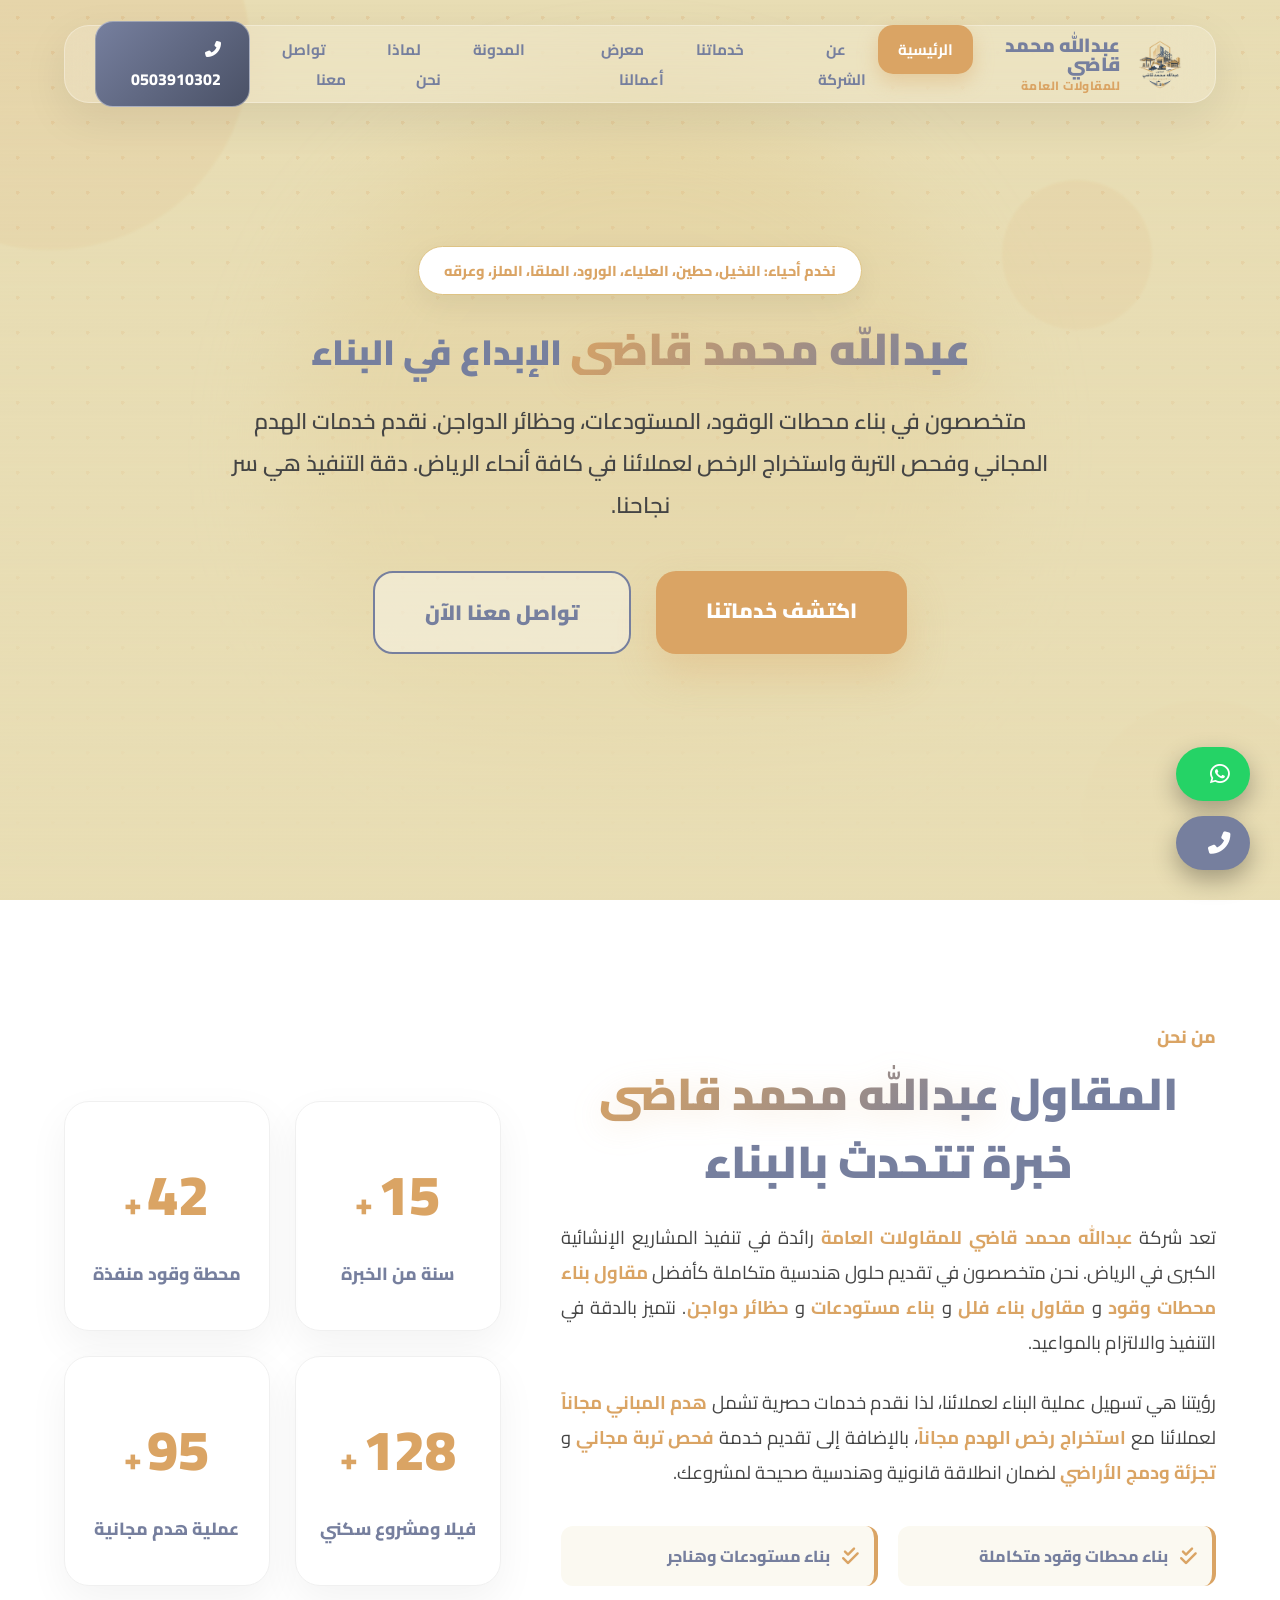
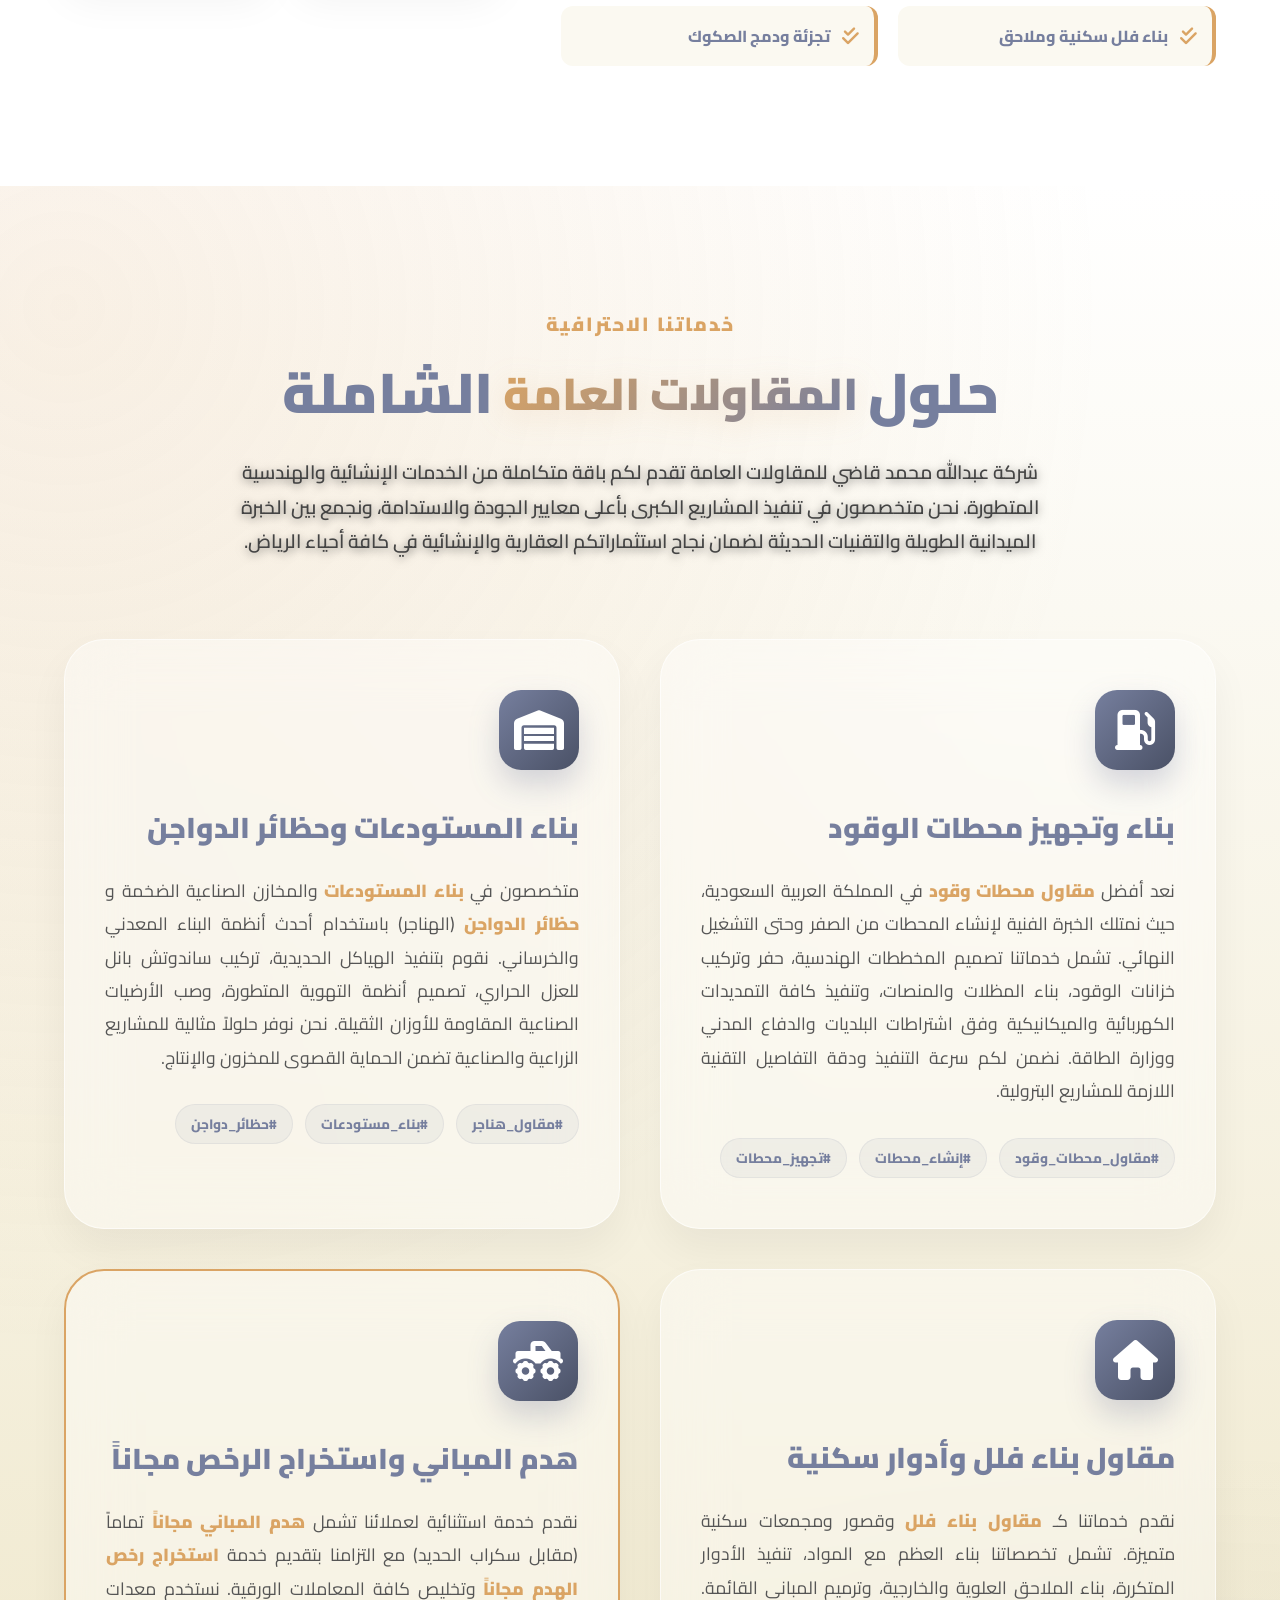
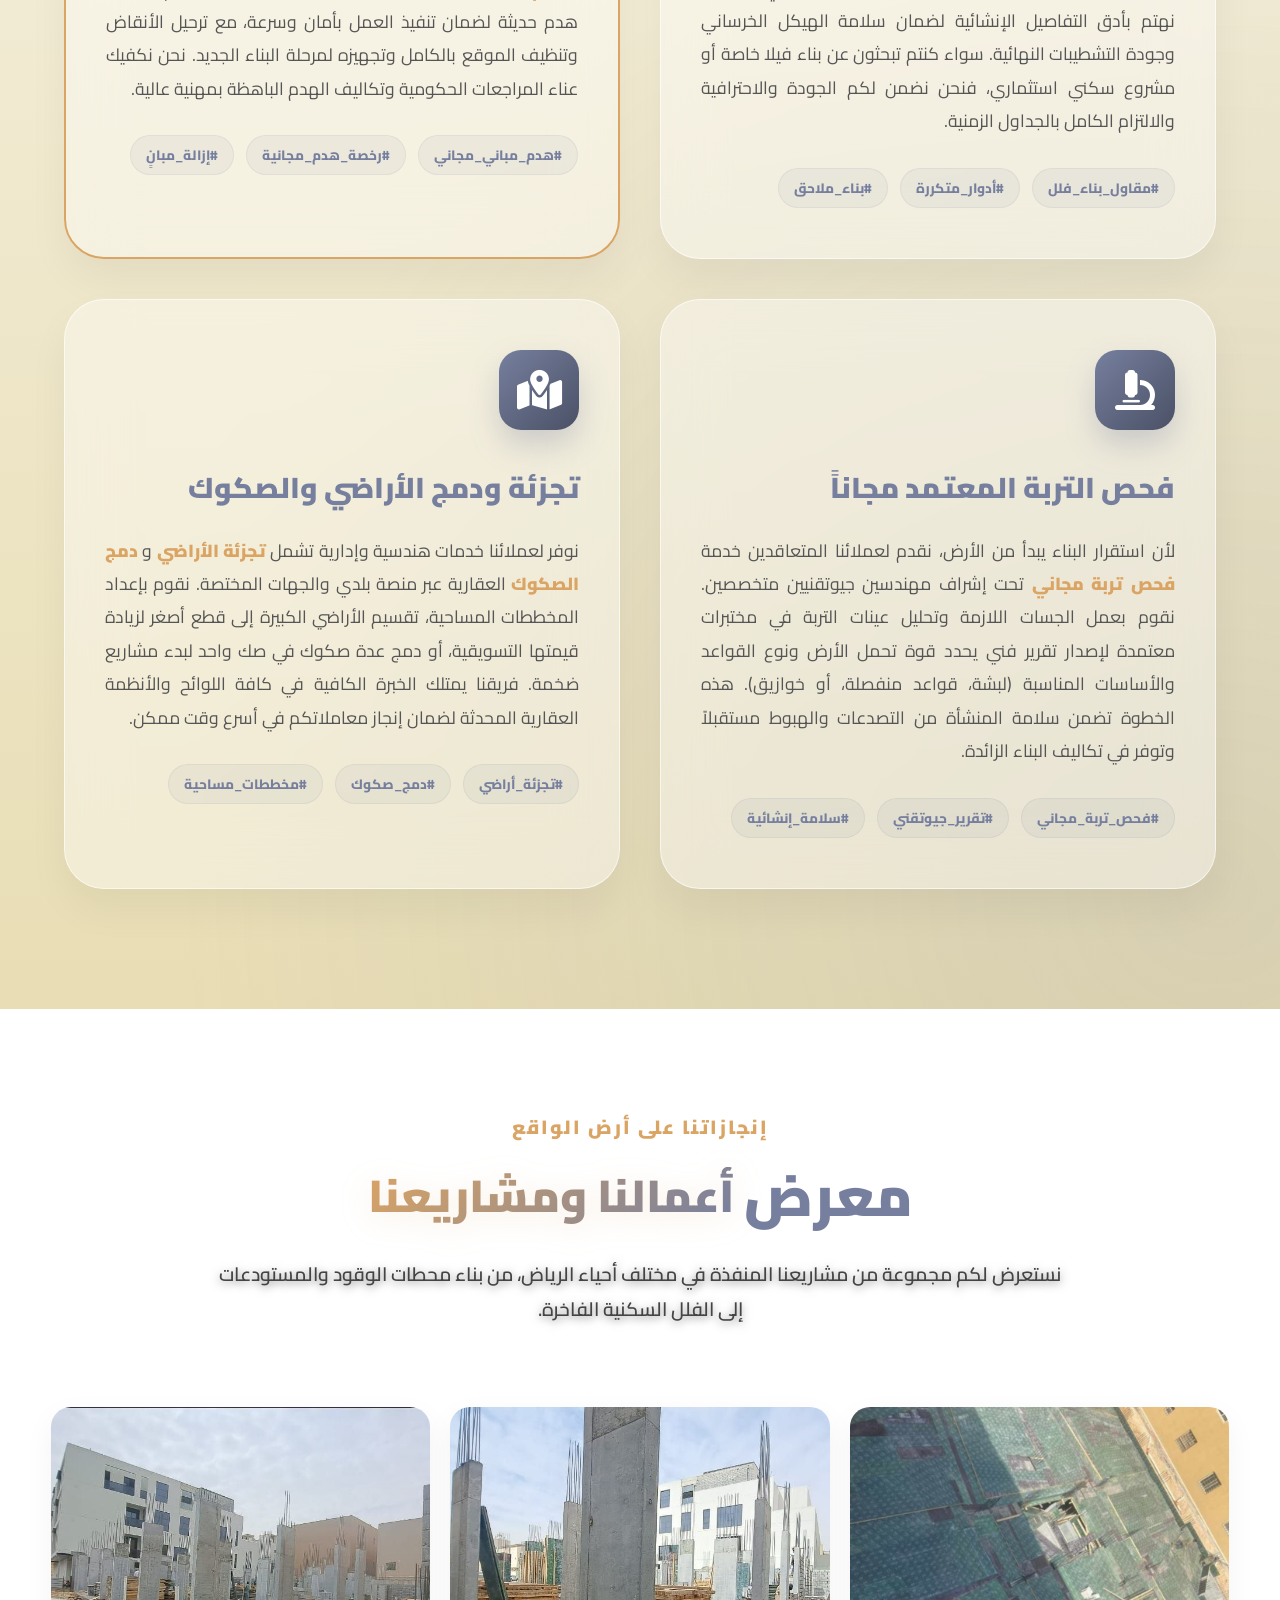
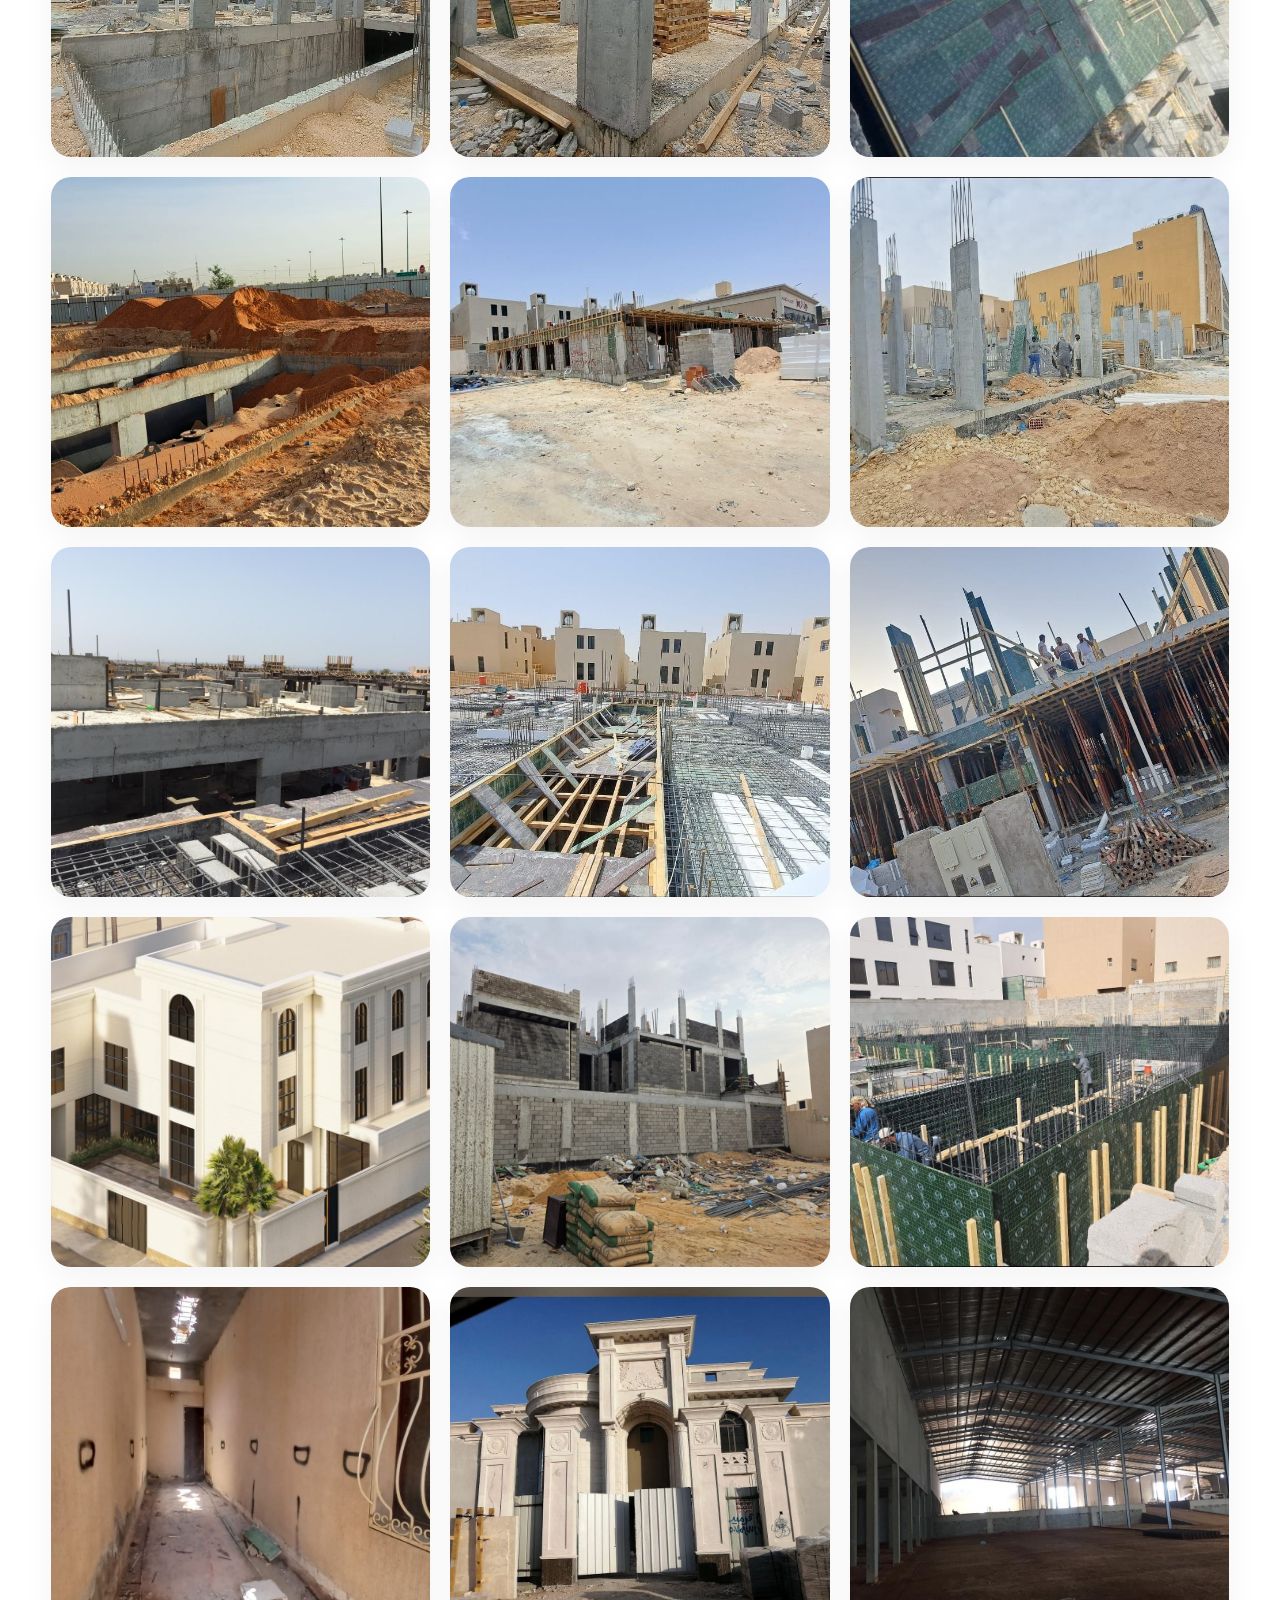
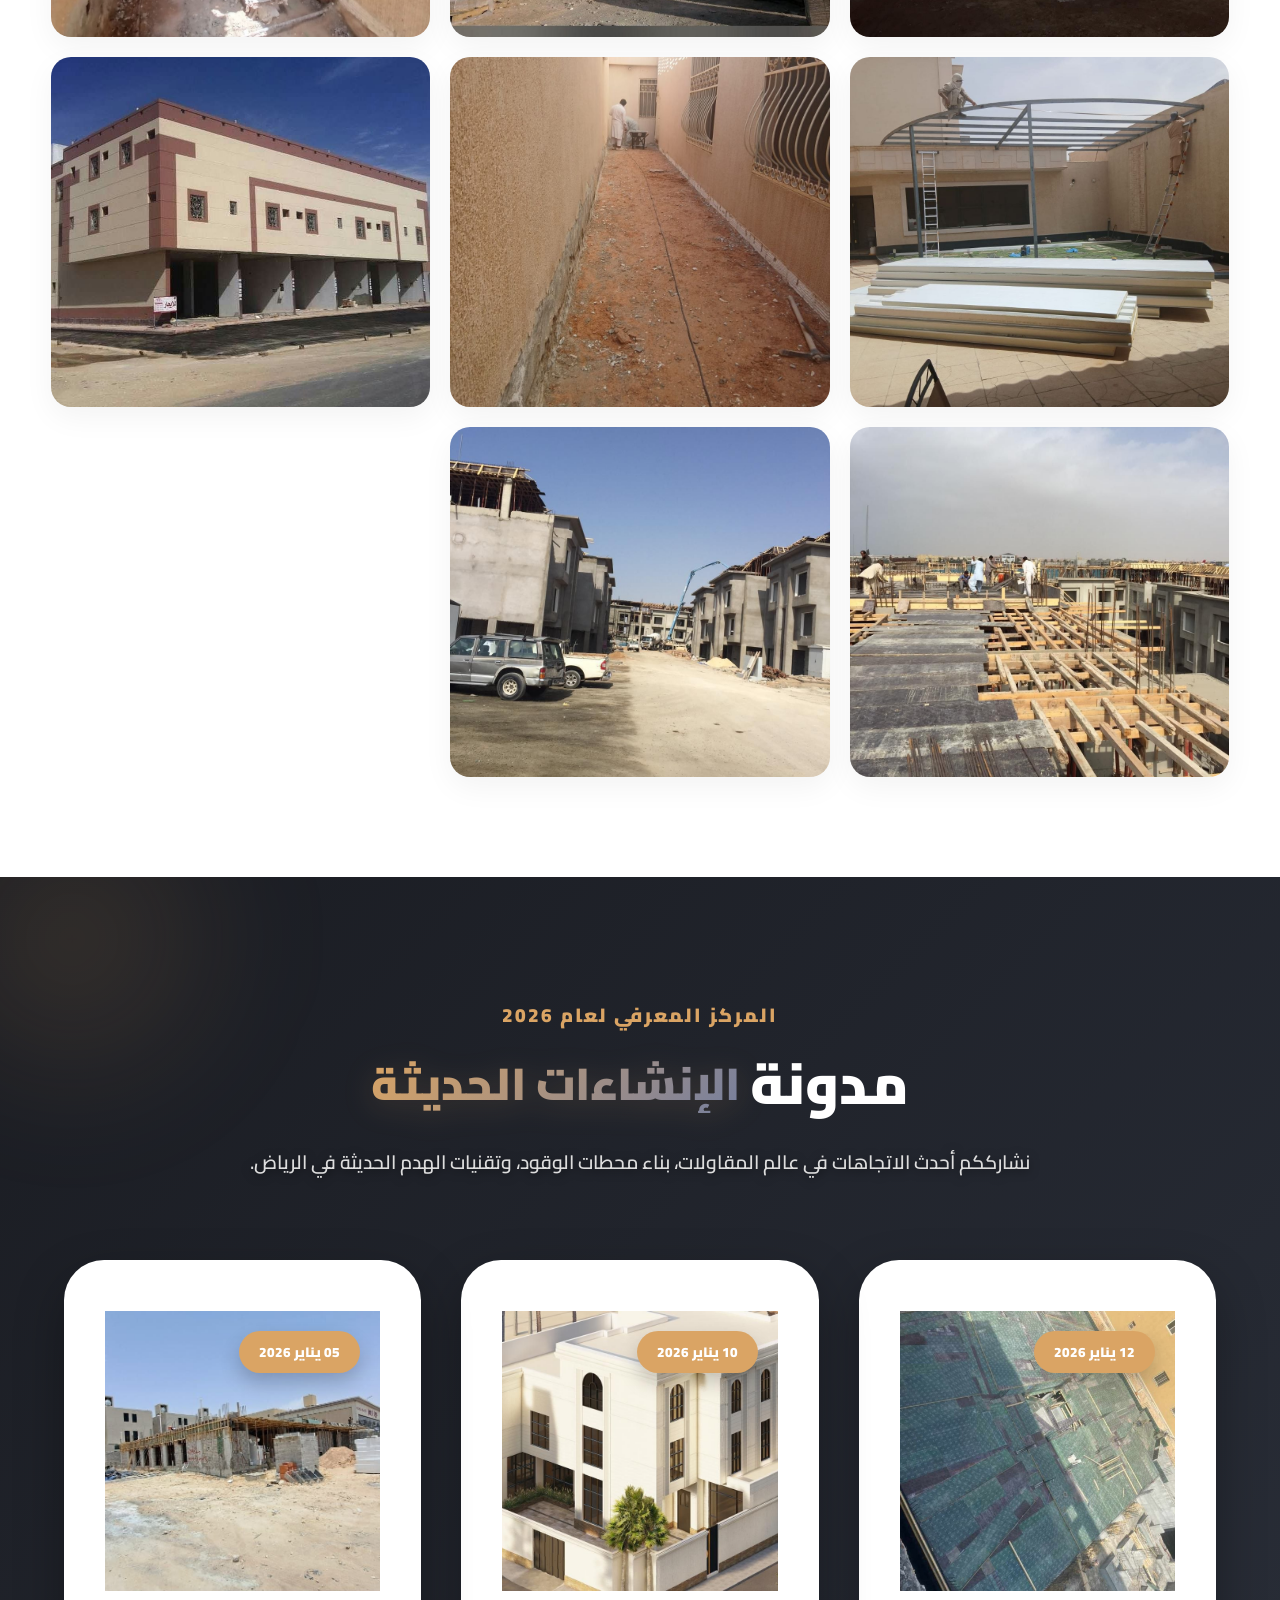
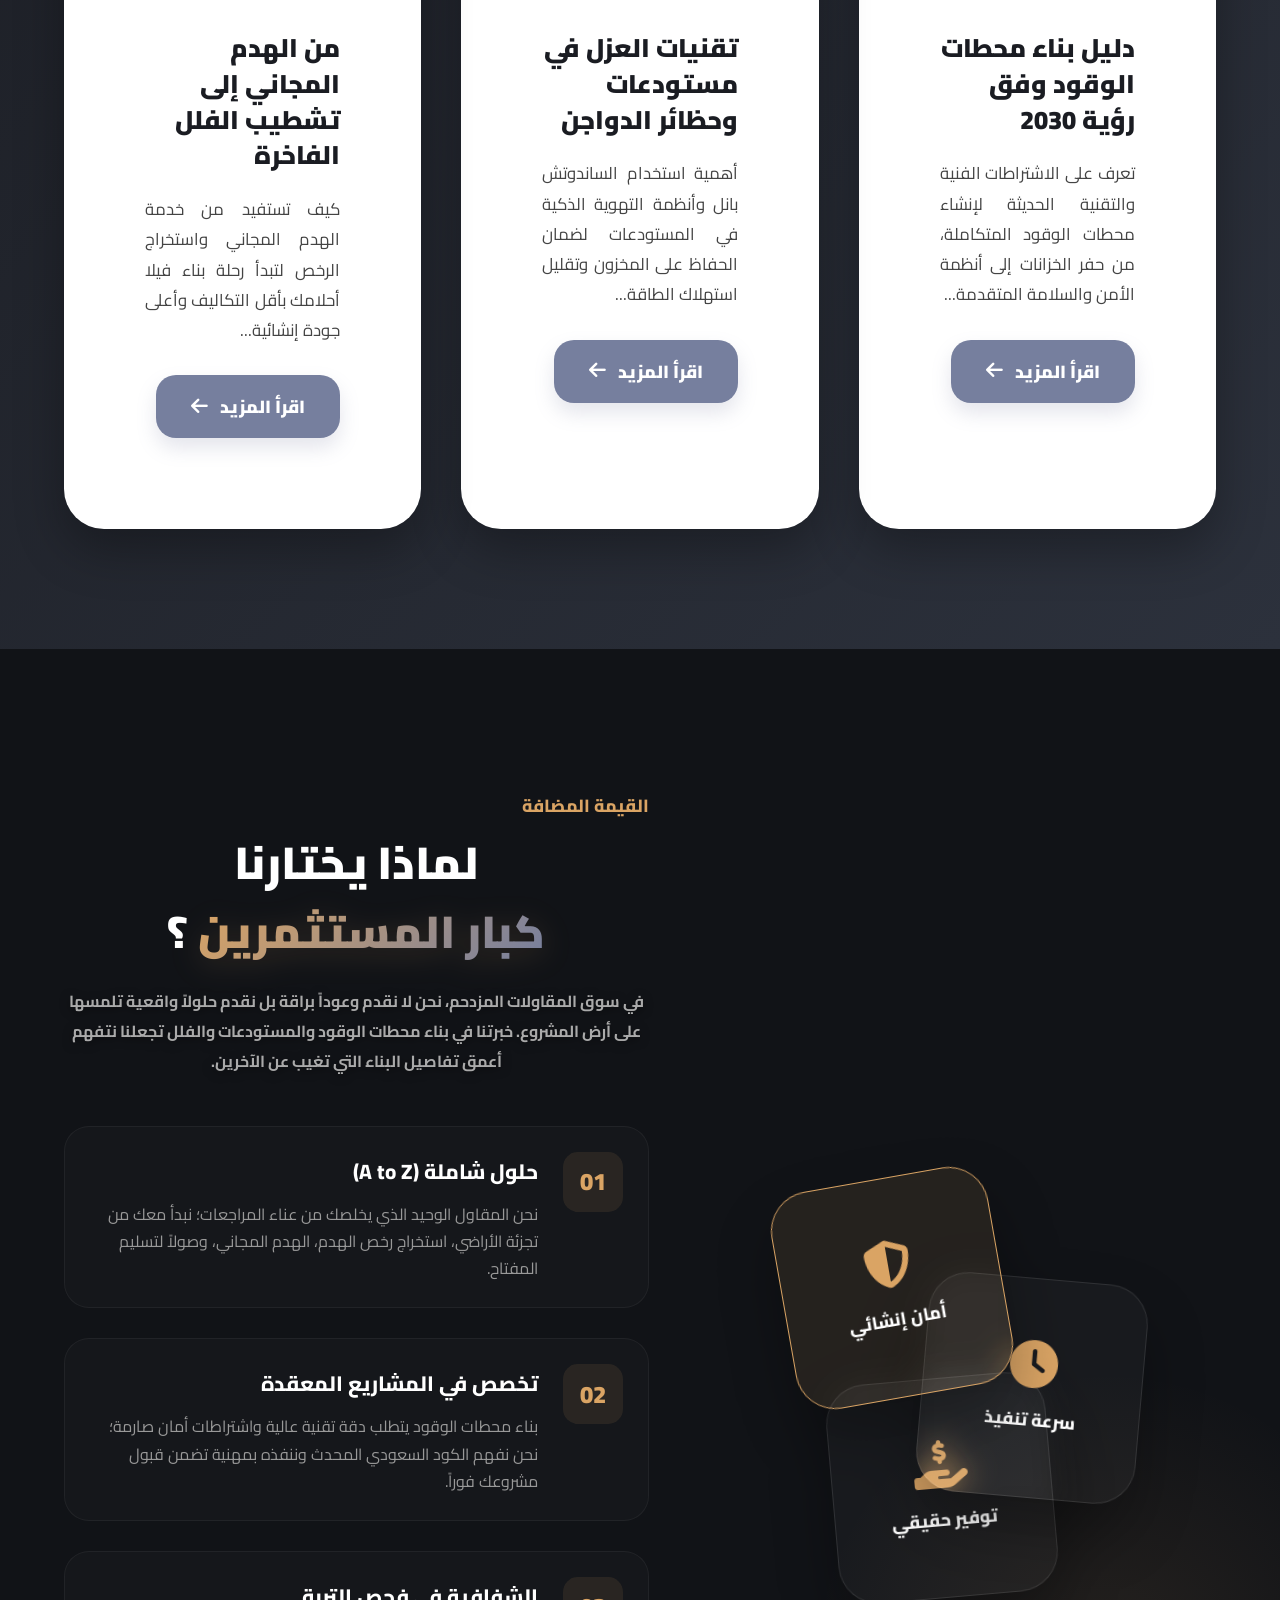
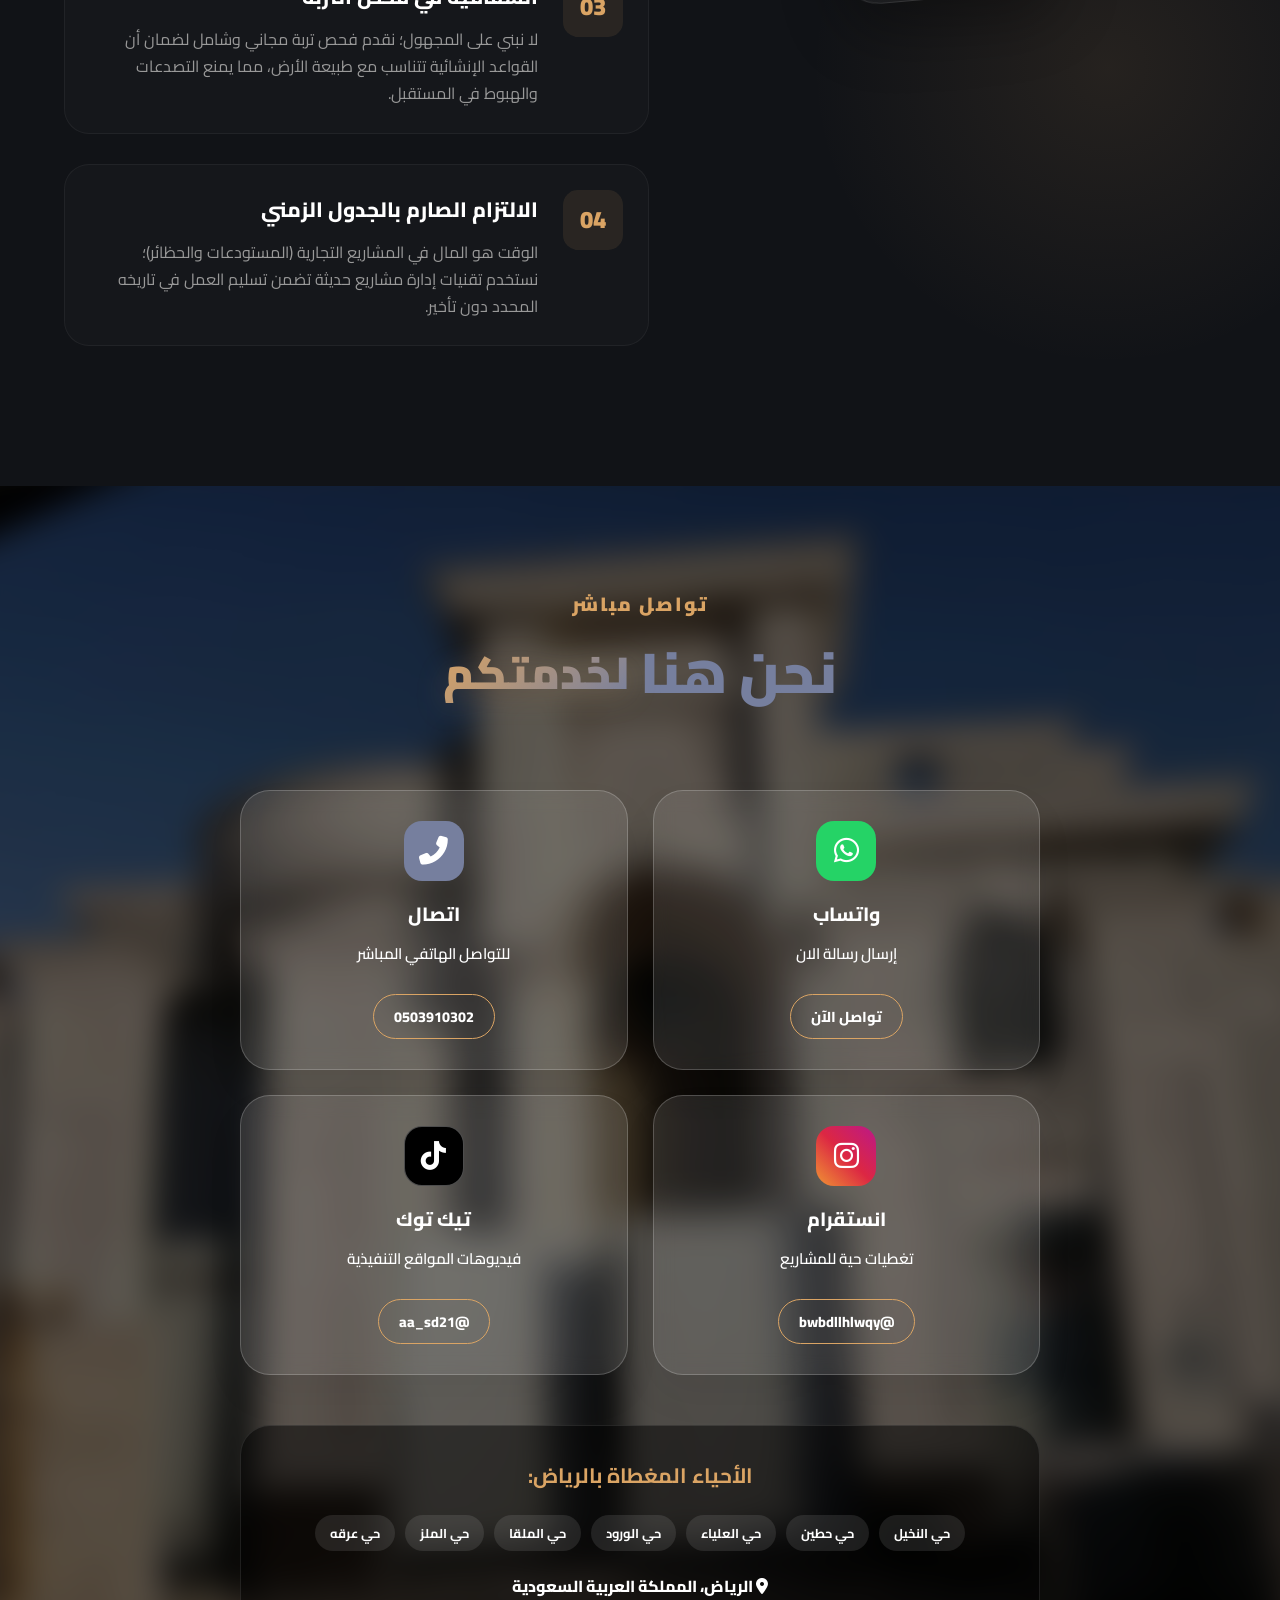
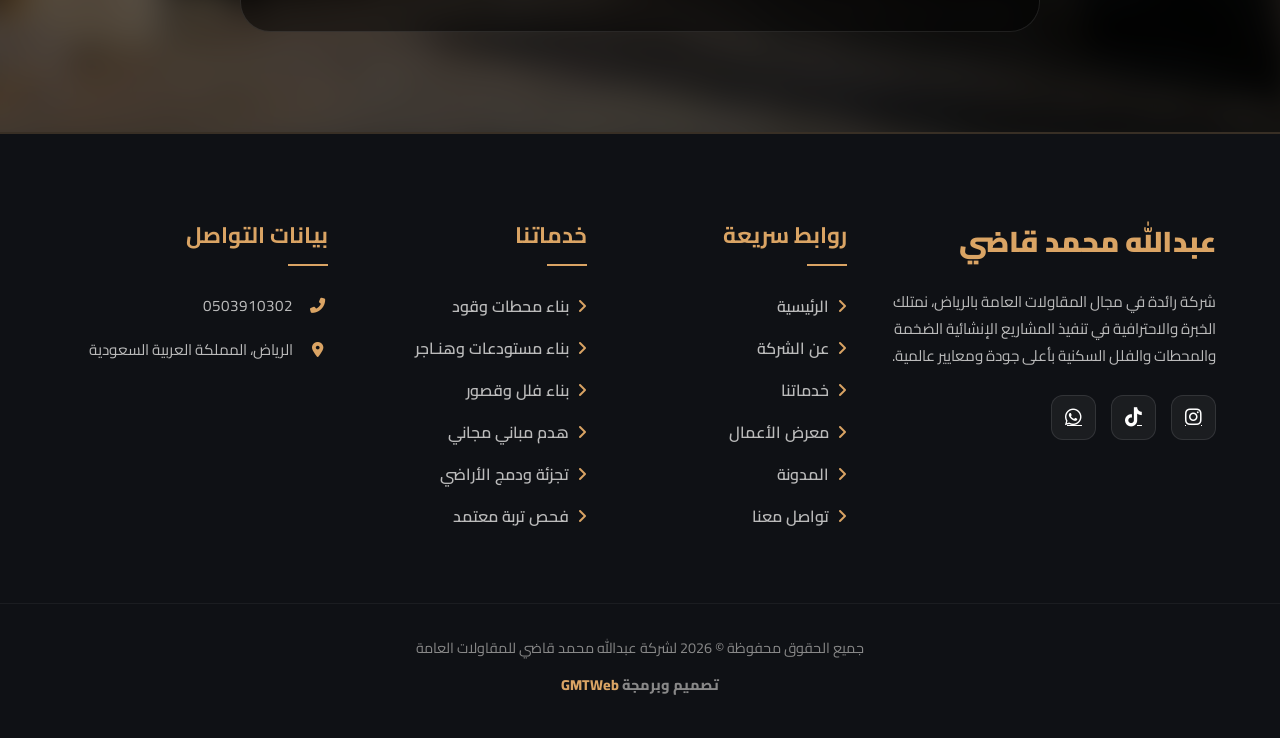
==== commit 572c8a17: "message" ====
--- a/index.html
+++ b/index.html
@@ -70,7 +70,7 @@
         <div class="container">
             <div class="hero-content">
                 <div class="seo-badge">نخدم أحياء: النخيل، حطين، العلياء، الورود، الملقا، الملز، وعرقه</div>
-                <h1 class="main-title reveal">المقاول <span class="text-gradient">عبدالله محمد قاضي</span> الإبداع في البناء</h1>
+                <h1 class="main-title reveal"> <span class="text-gradient">عبدالله محمد قاضي</span> الإبداع في البناء</h1>
                 <p class="main-desc reveal">متخصصون في بناء محطات الوقود، المستودعات، وحظائر الدواجن. نقدم خدمات الهدم المجاني وفحص التربة واستخراج الرخص لعملائنا في كافة أنحاء الرياض. دقة التنفيذ هي سر نجاحنا.</p>
                 <div class="hero-btns reveal">
                     <a href="#services" class="btn-shine">اكتشف خدماتنا</a>
@@ -130,7 +130,7 @@
     <div class="container">
         <div class="section-header reveal">
             <span class="sub-title">خدماتنا الاحترافية</span>
-            <h2 class="section-title">حلول <span class="text-gradient">المقاولات العامة</span> الشاملة</h2>            <p class="section-desc">مؤسسة عبدالله محمد قاضي للمقاولات العامة تقدم لكم باقة متكاملة من الخدمات الإنشائية والهندسية المتطورة. نحن متخصصون في تنفيذ المشاريع الكبرى بأعلى معايير الجودة والاستدامة، ونجمع بين الخبرة الميدانية الطويلة والتقنيات الحديثة لضمان نجاح استثماراتكم العقارية والإنشائية في كافة أحياء الرياض.</p>
+            <h2 class="section-title">حلول <span class="text-gradient">المقاولات العامة</span> الشاملة</h2>            <p class="section-desc">شركة عبدالله محمد قاضي للمقاولات العامة تقدم لكم باقة متكاملة من الخدمات الإنشائية والهندسية المتطورة. نحن متخصصون في تنفيذ المشاريع الكبرى بأعلى معايير الجودة والاستدامة، ونجمع بين الخبرة الميدانية الطويلة والتقنيات الحديثة لضمان نجاح استثماراتكم العقارية والإنشائية في كافة أحياء الرياض.</p>
         </div>
 
         <div class="services-grid">
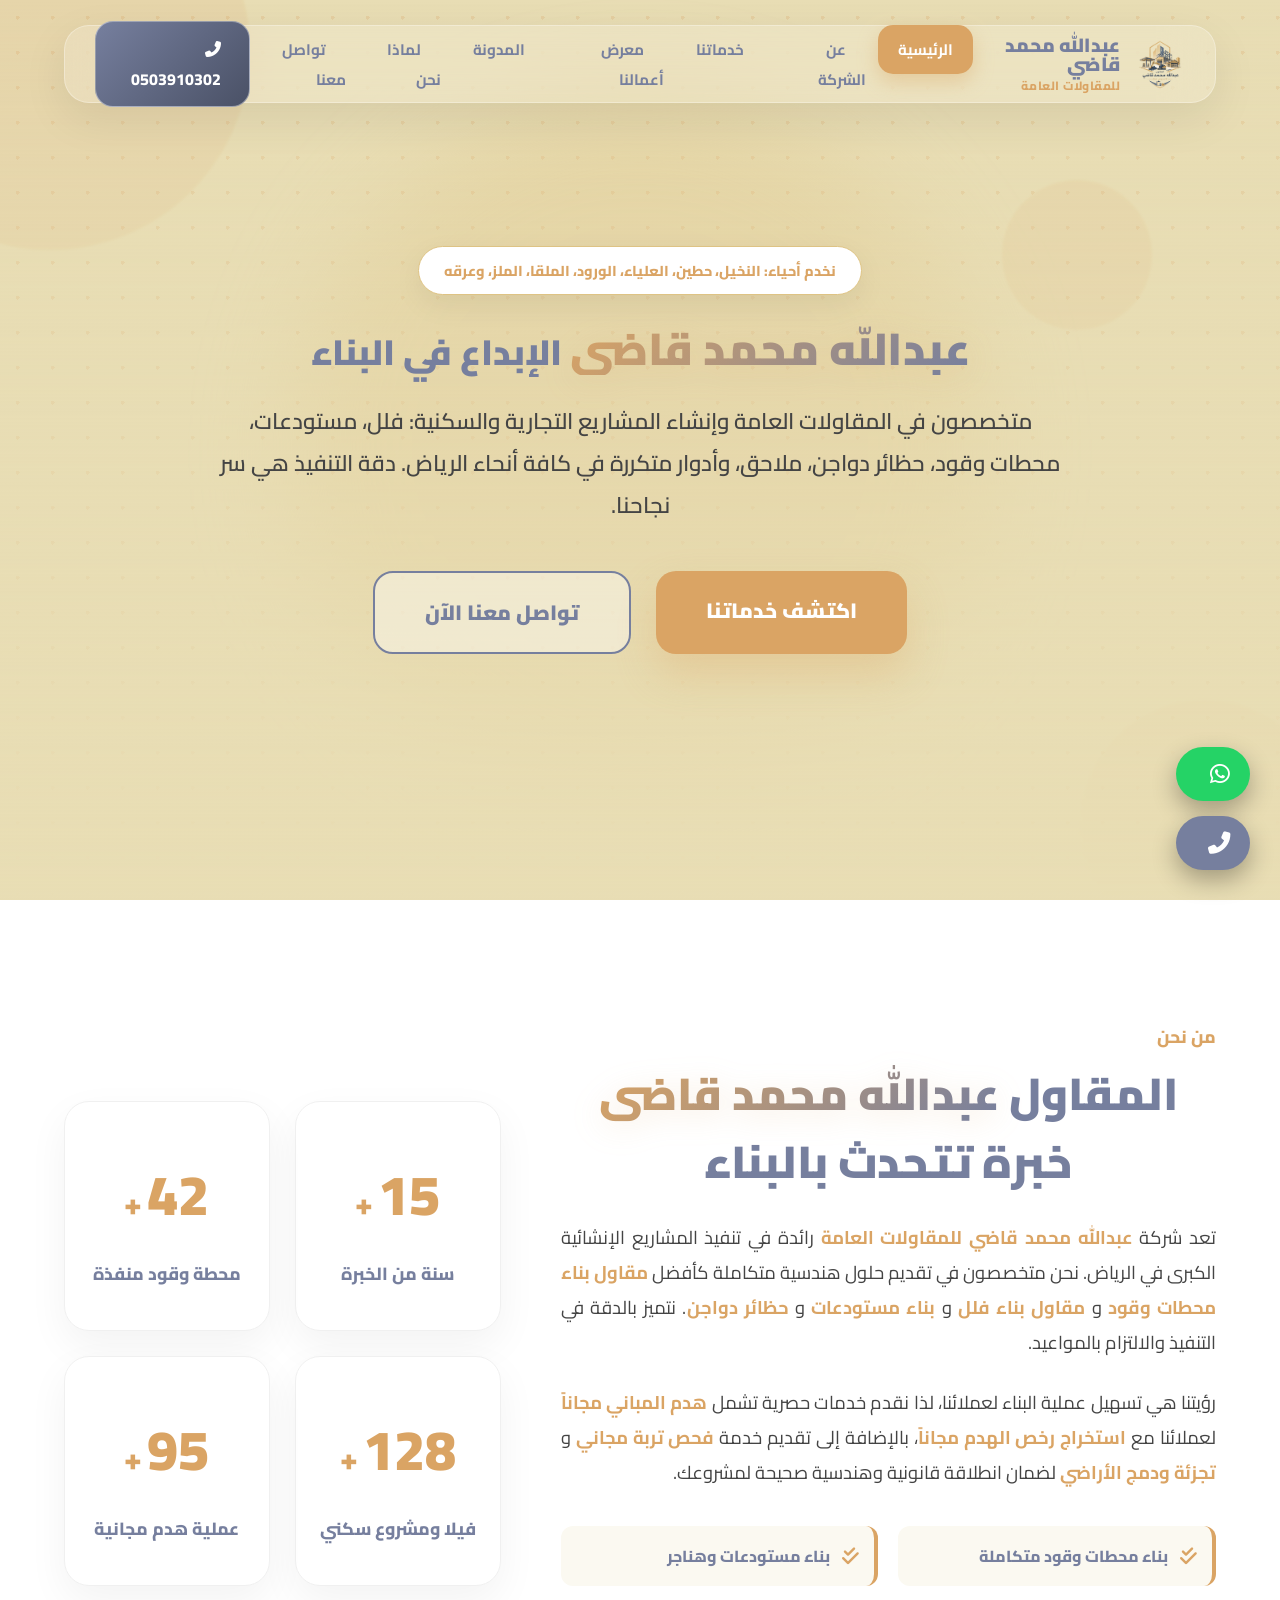
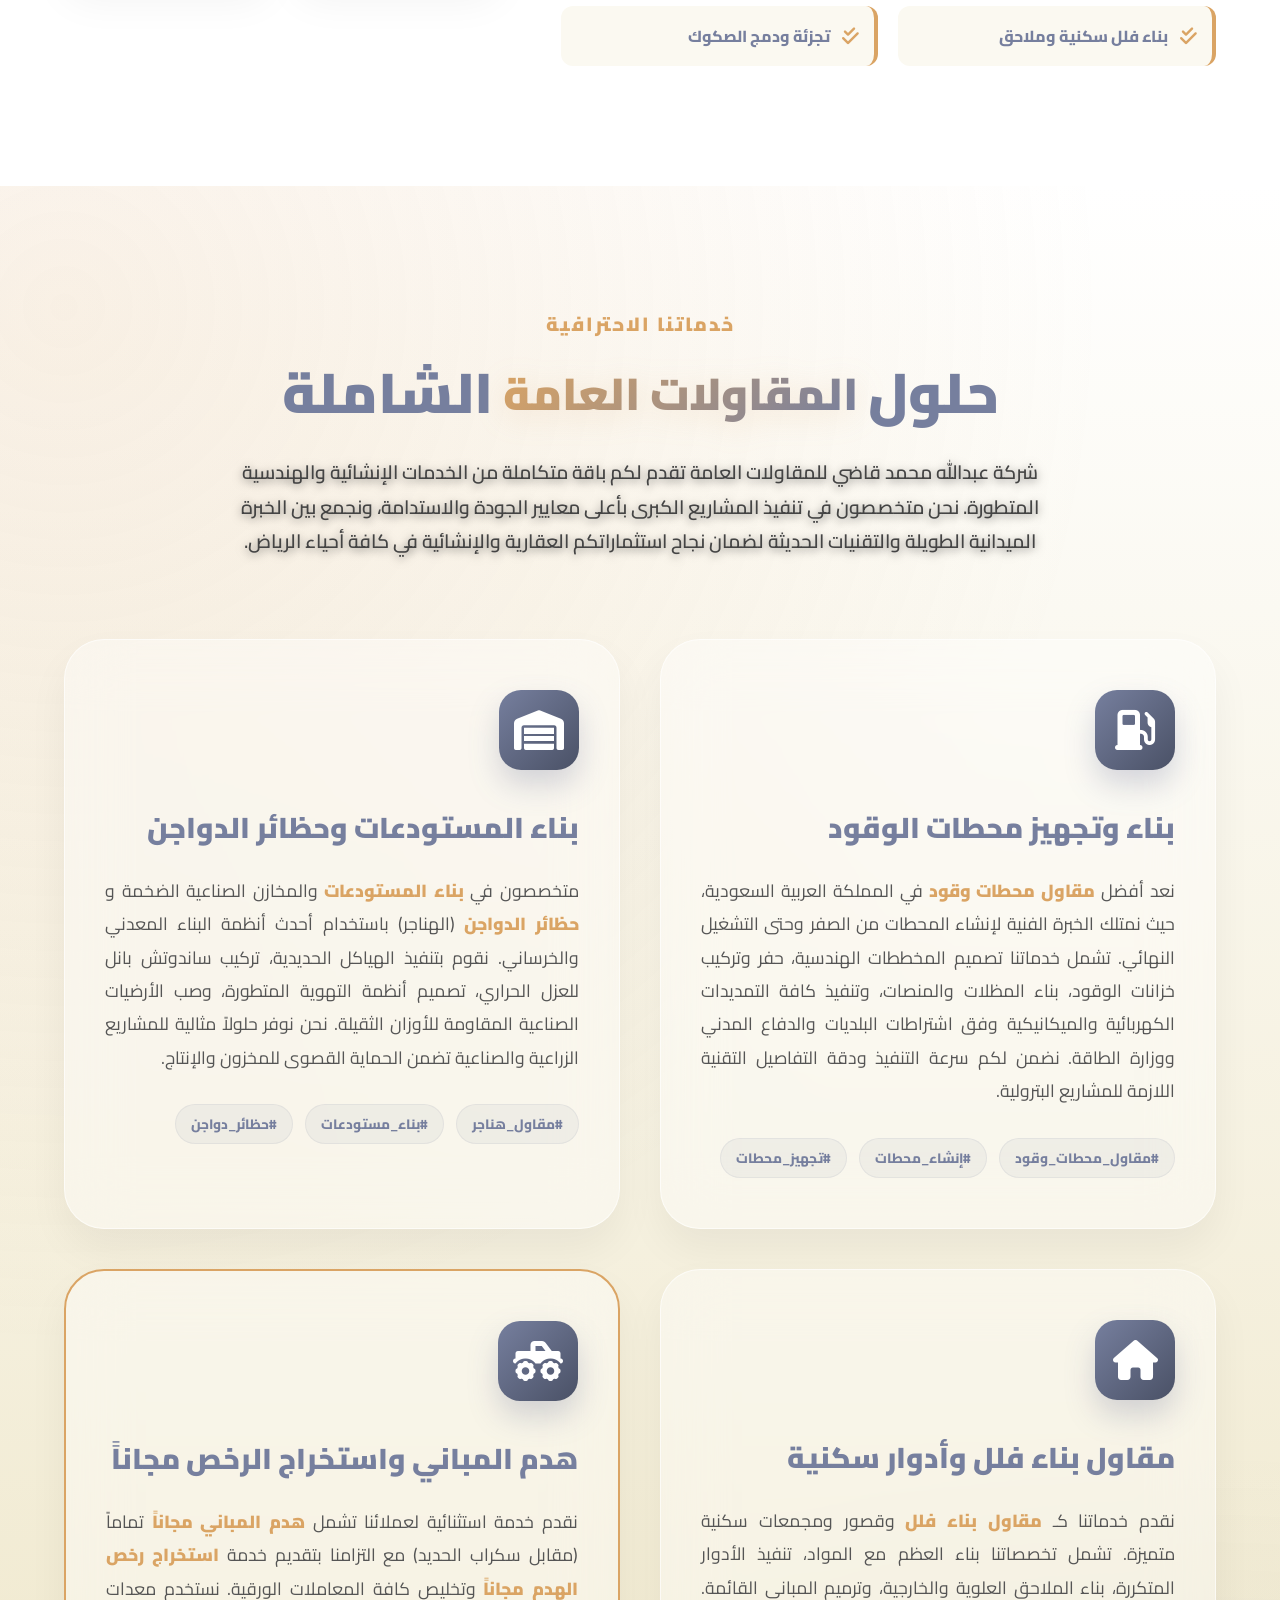
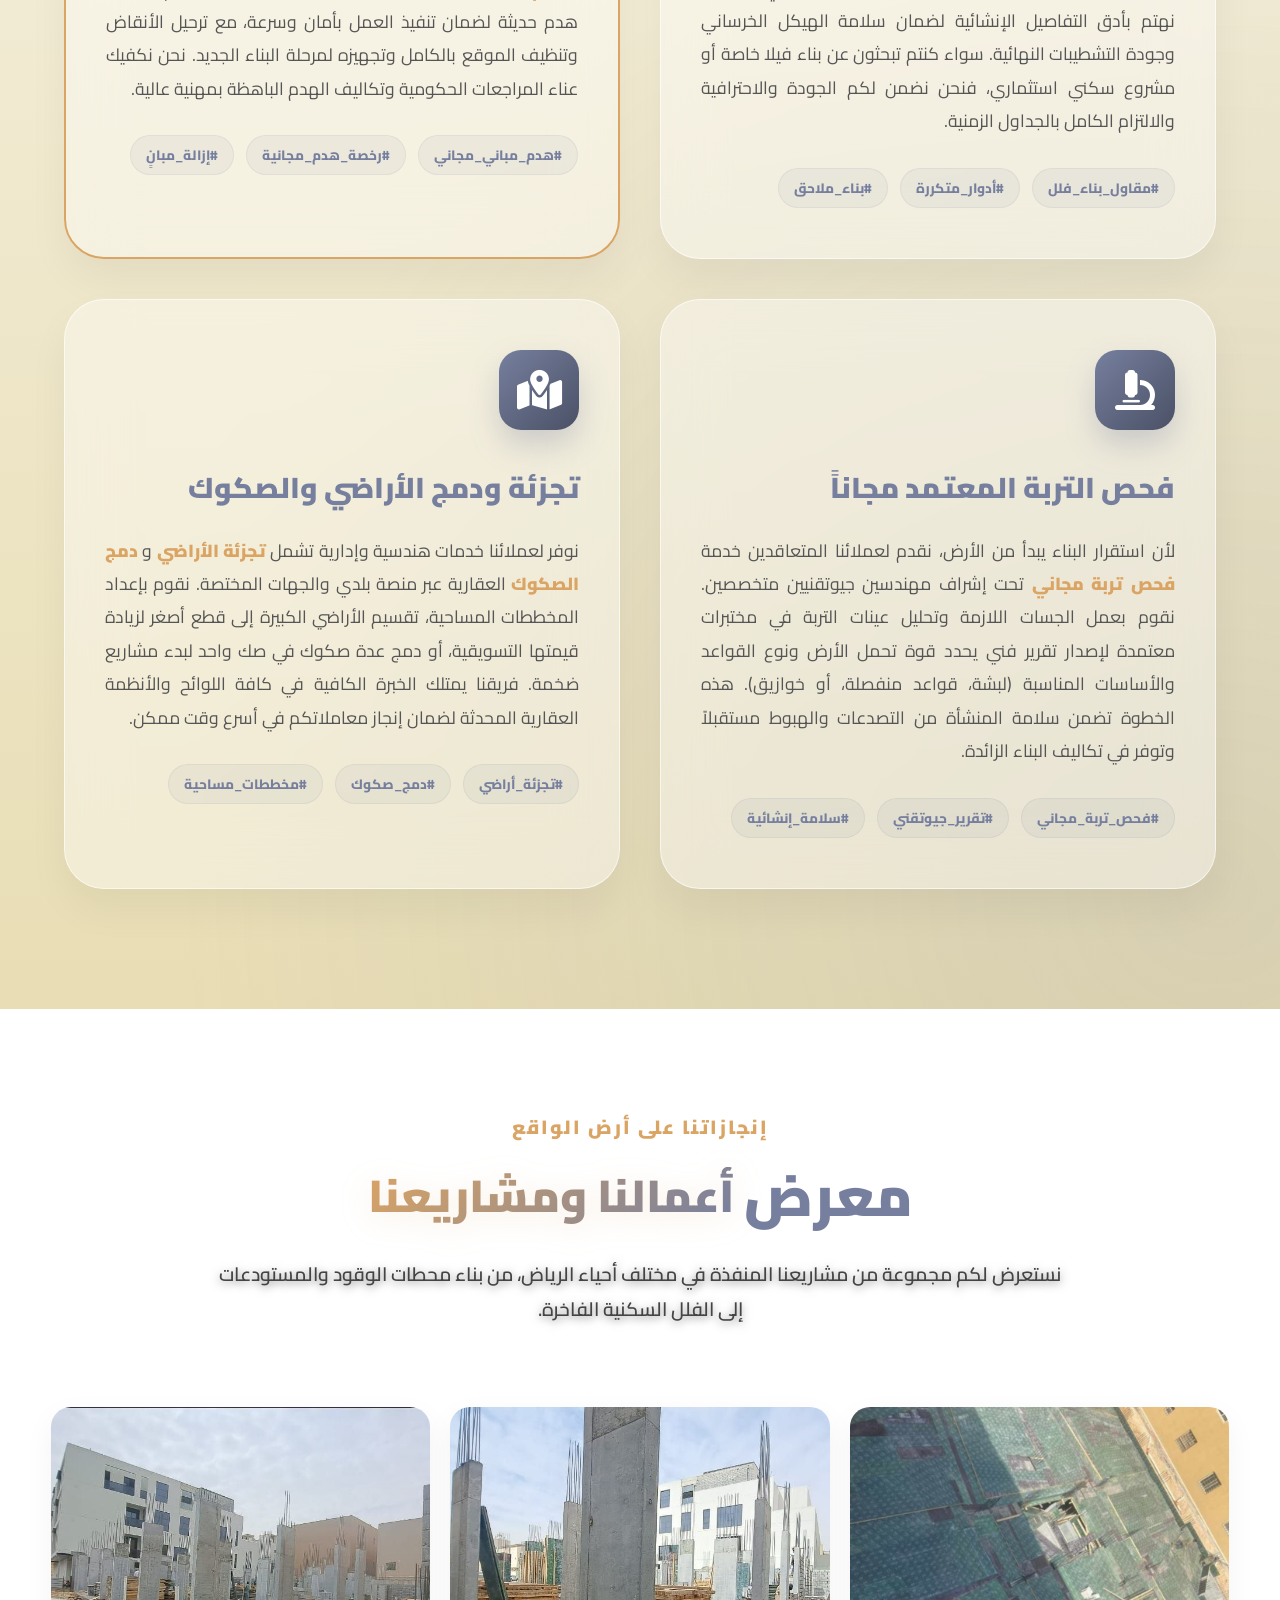
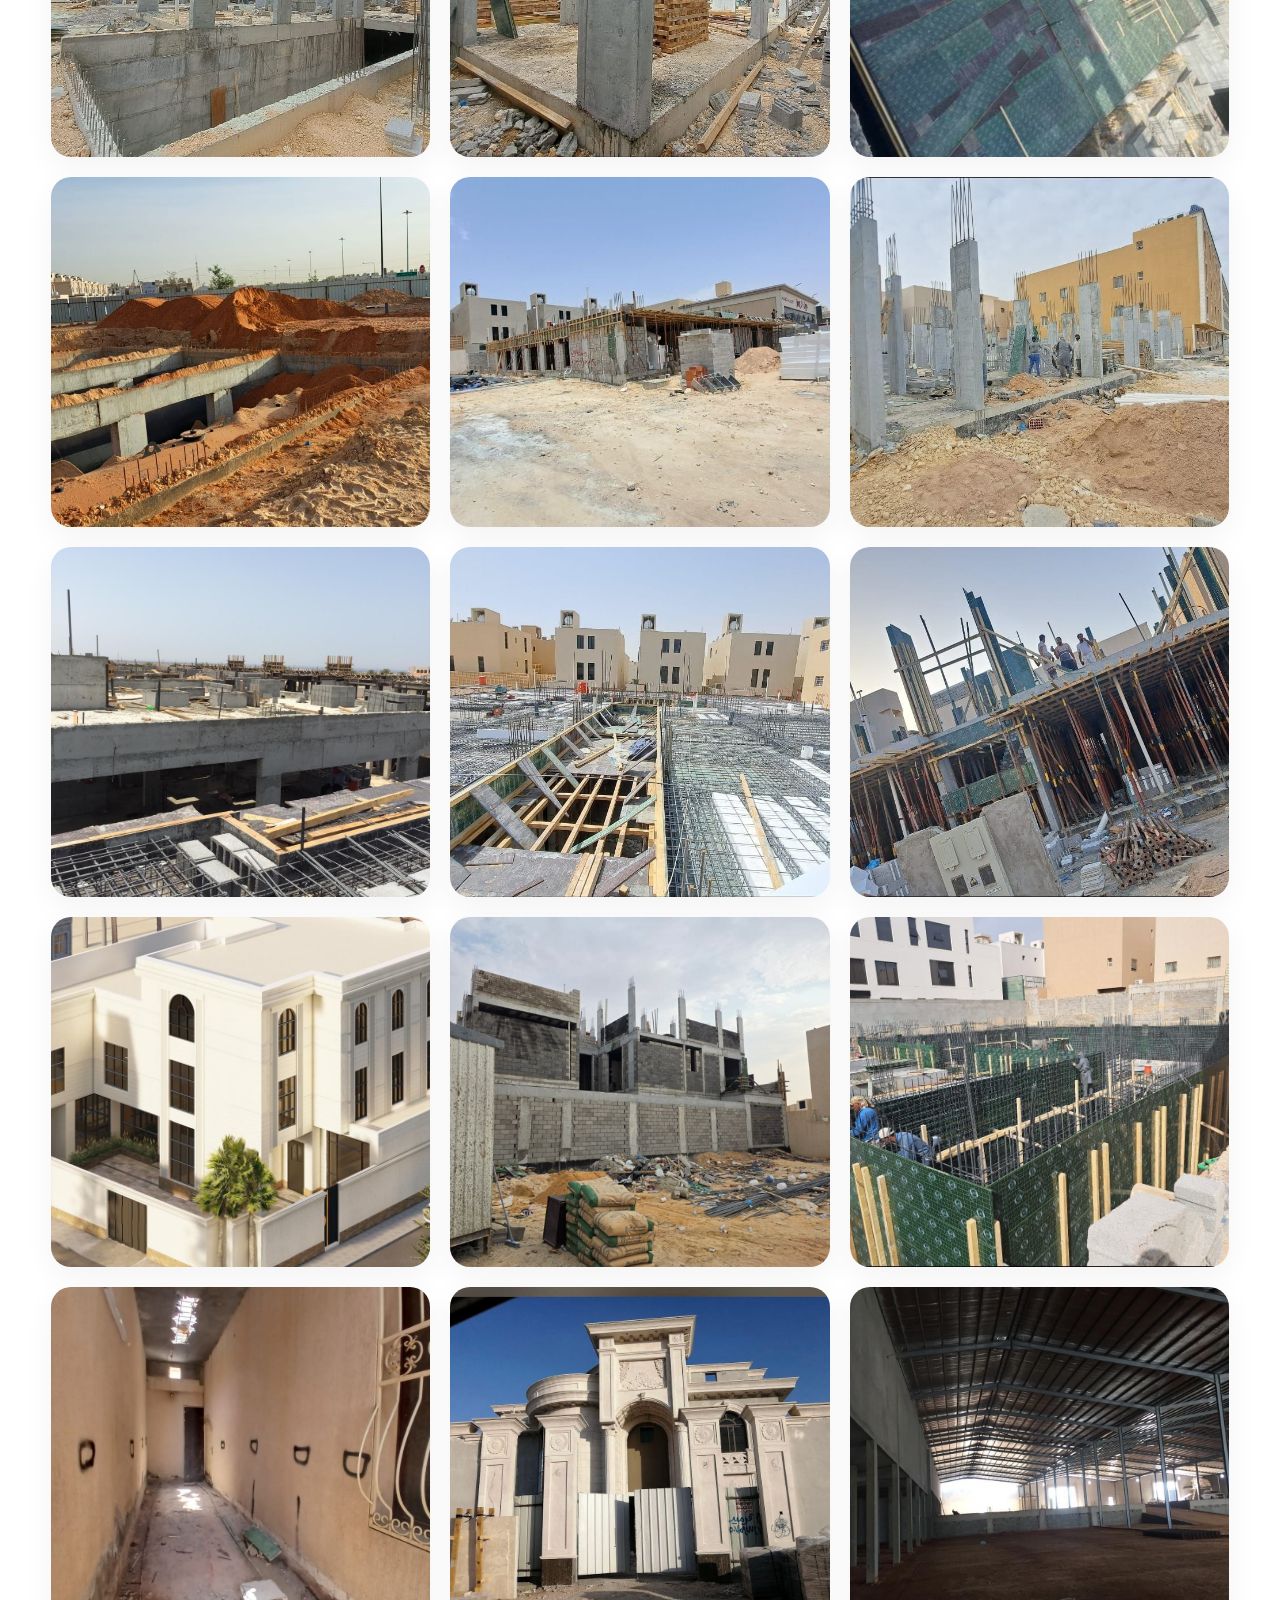
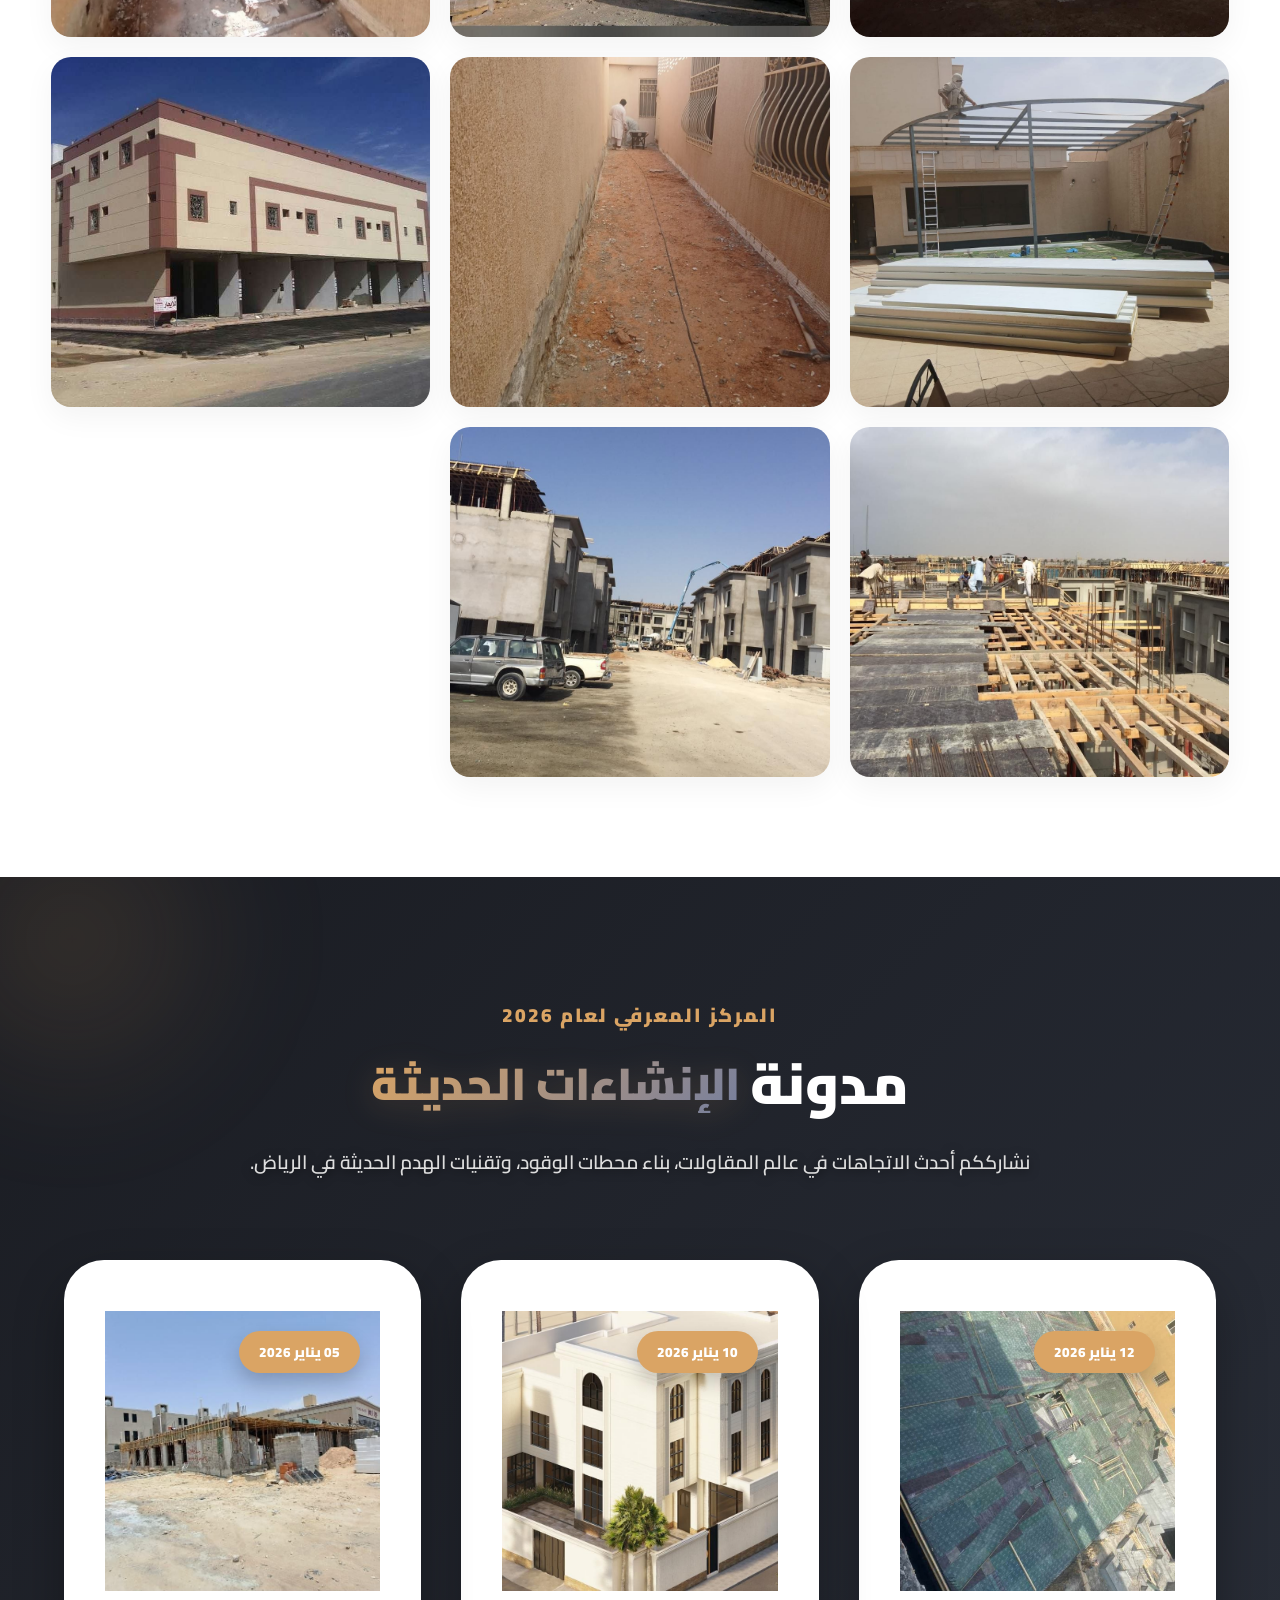
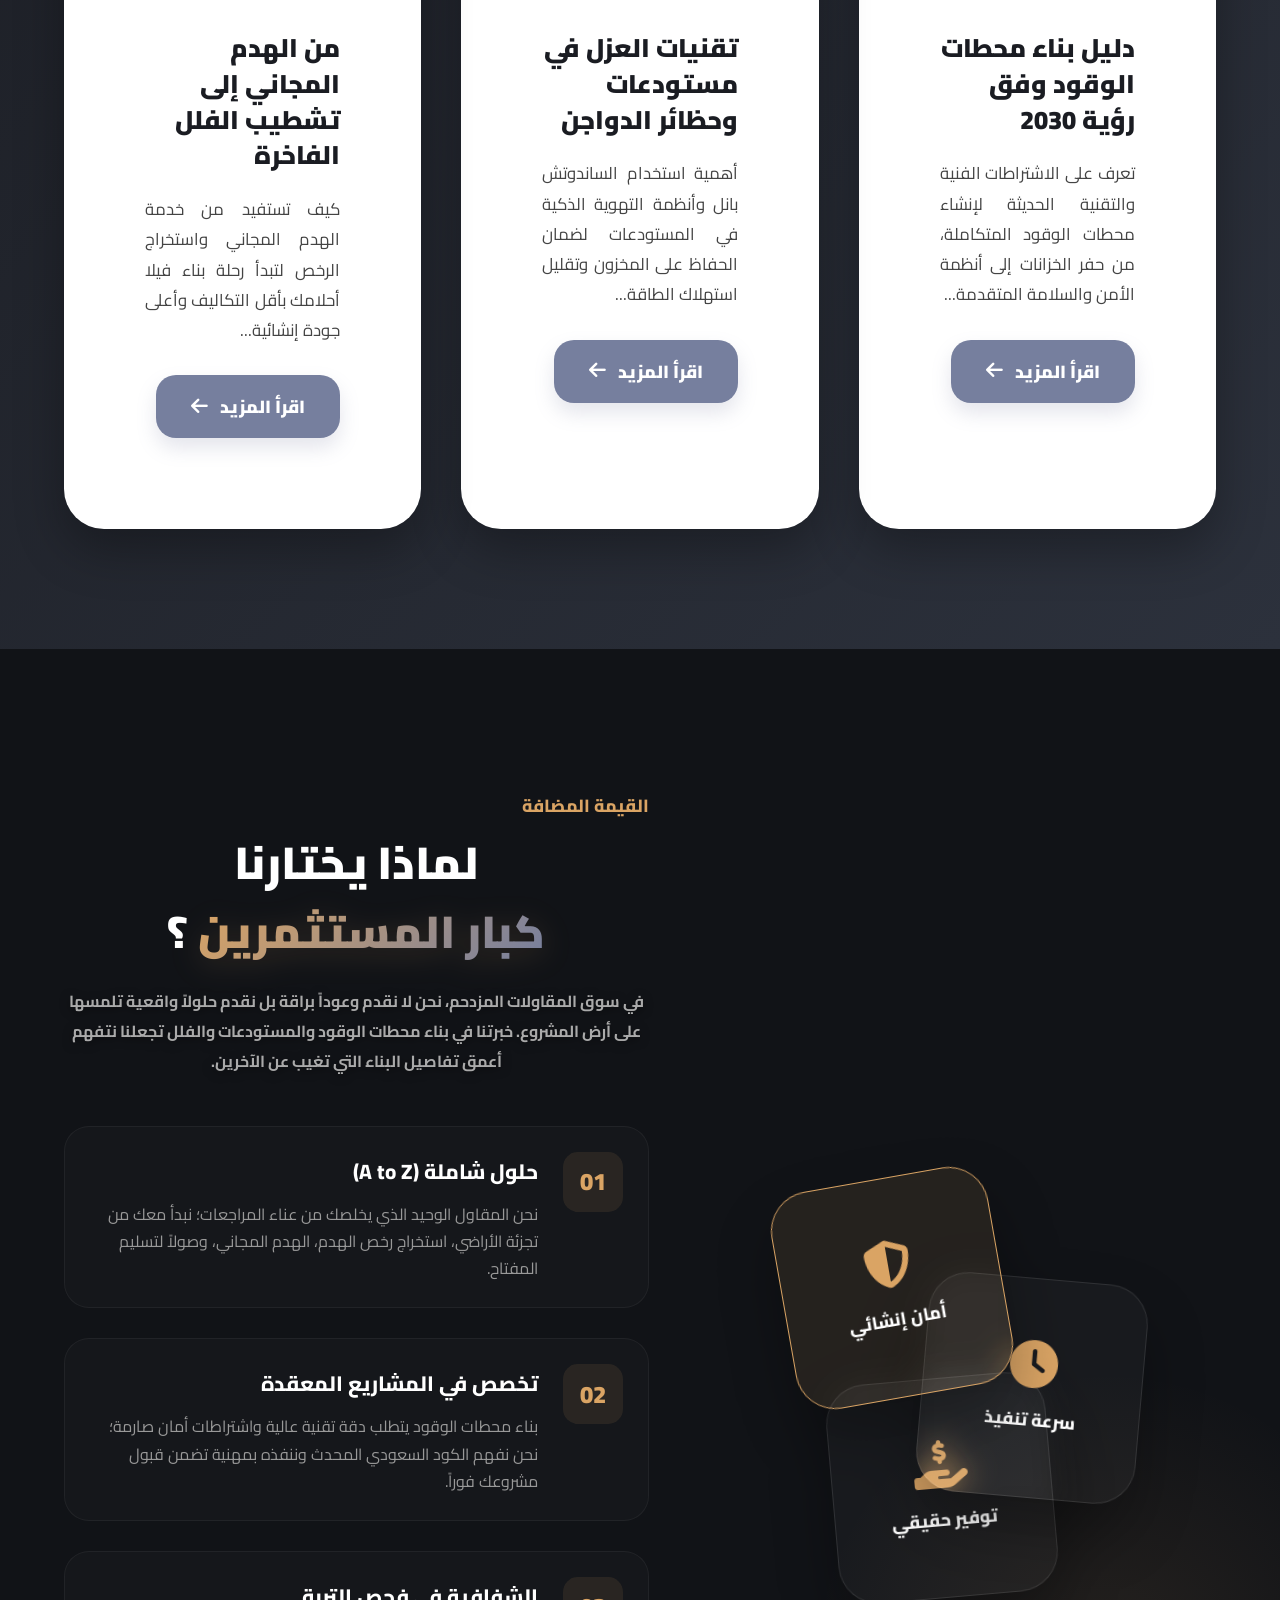
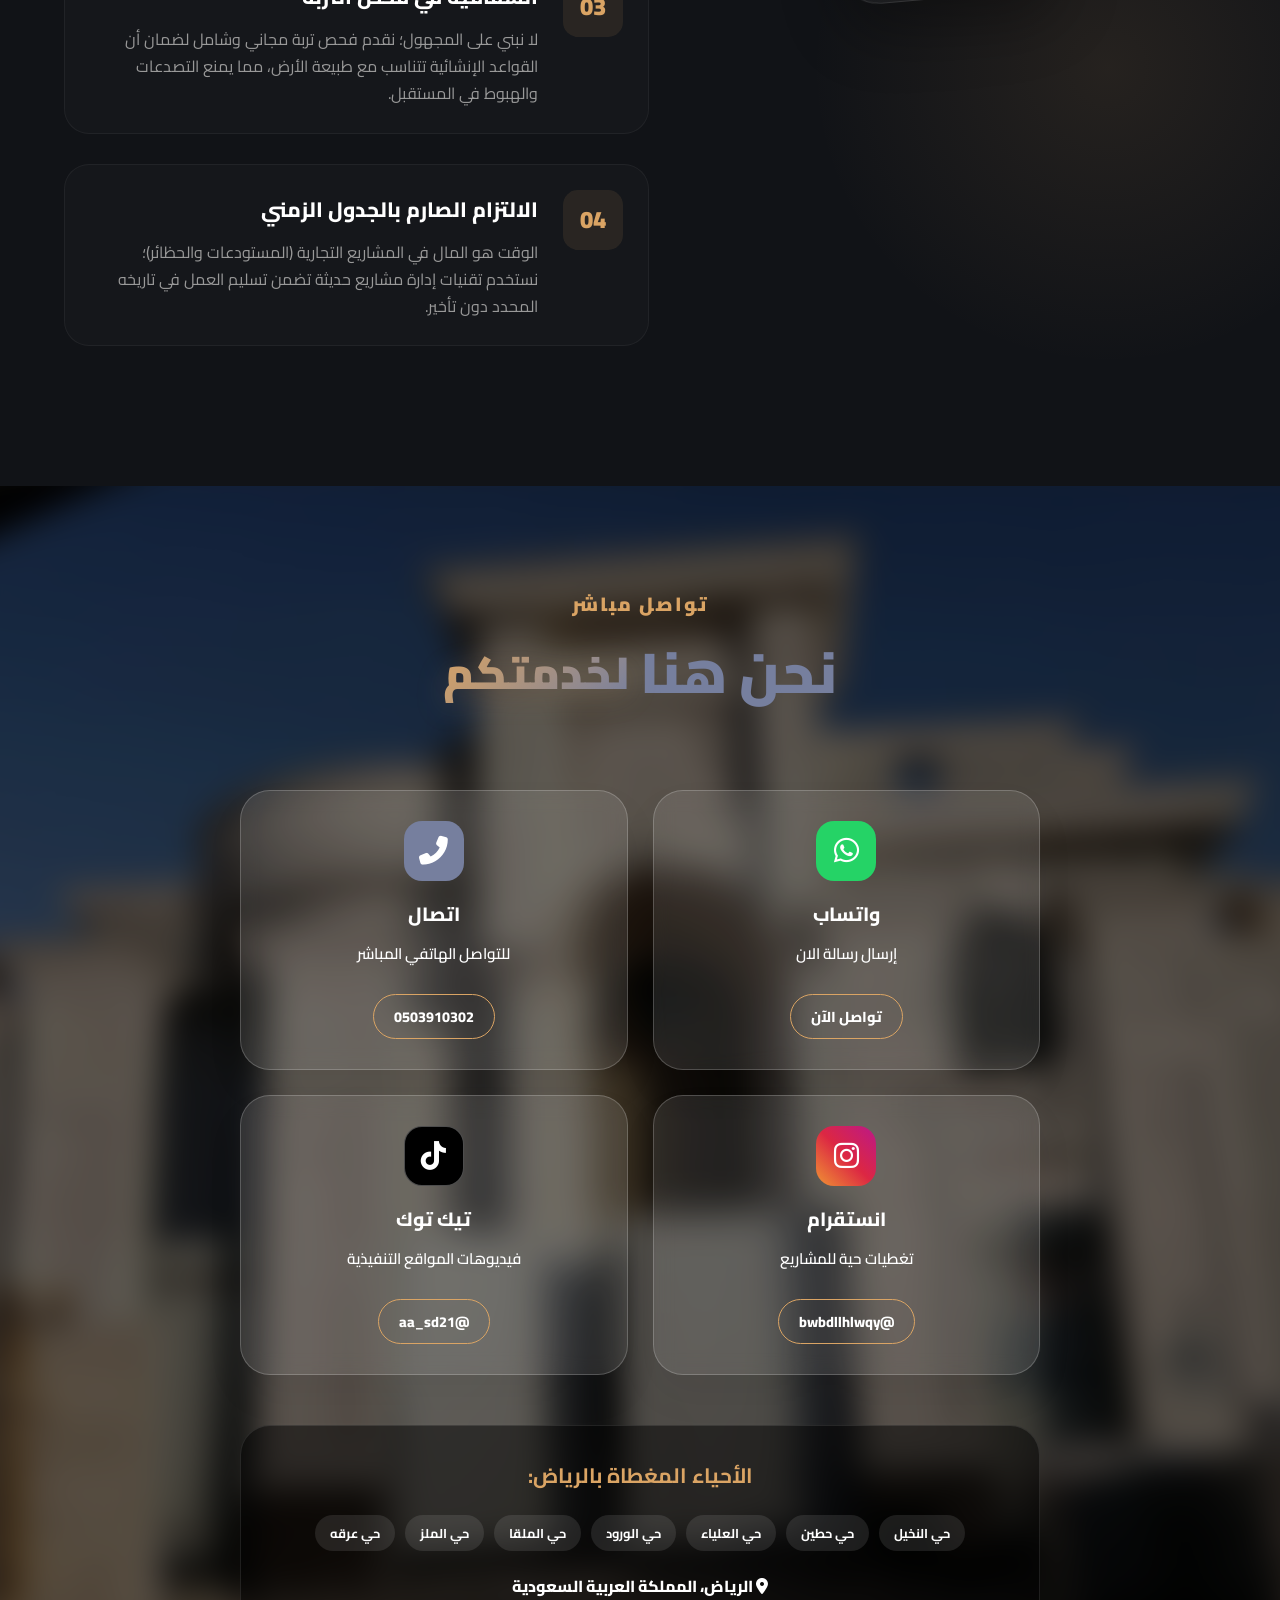
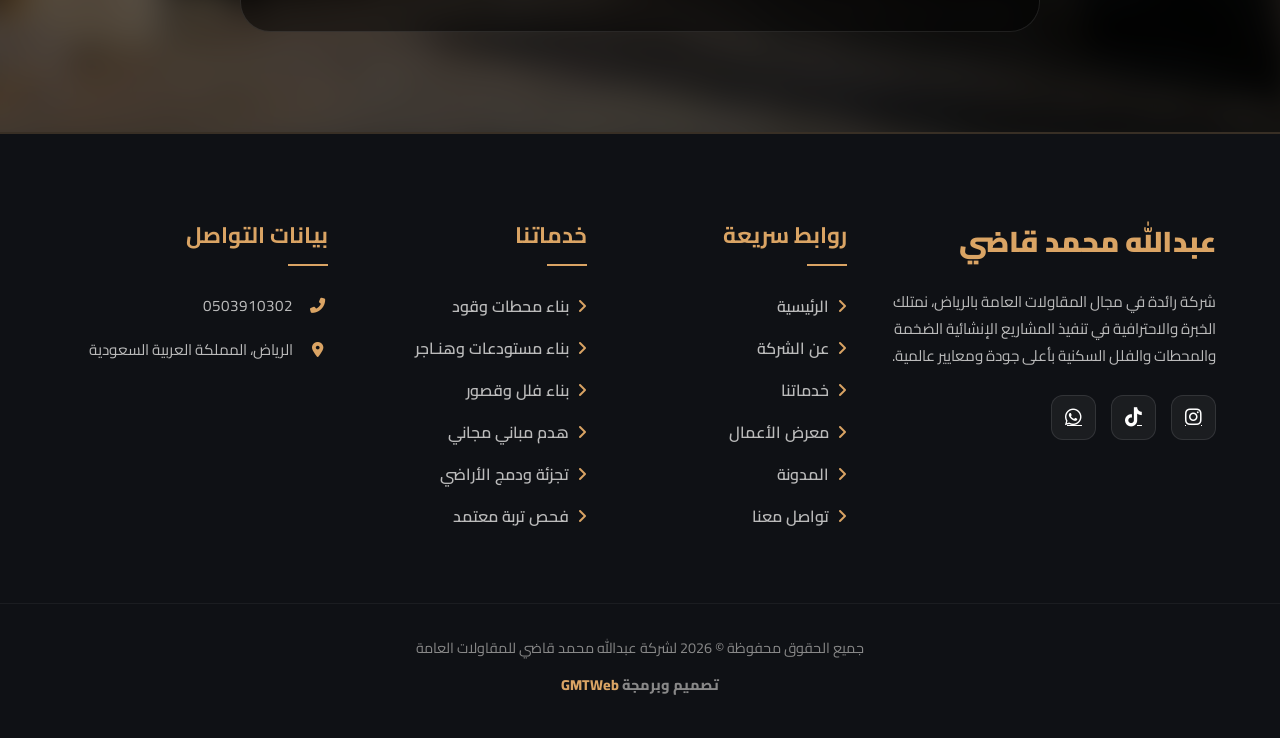
==== commit 5c18f6e6: "main" ====
--- a/index.html
+++ b/index.html
@@ -71,7 +71,7 @@
             <div class="hero-content">
                 <div class="seo-badge">نخدم أحياء: النخيل، حطين، العلياء، الورود، الملقا، الملز، وعرقه</div>
                 <h1 class="main-title reveal"> <span class="text-gradient">عبدالله محمد قاضي</span> الإبداع في البناء</h1>
-                <p class="main-desc reveal">متخصصون في بناء محطات الوقود، المستودعات، وحظائر الدواجن. نقدم خدمات الهدم المجاني وفحص التربة واستخراج الرخص لعملائنا في كافة أنحاء الرياض. دقة التنفيذ هي سر نجاحنا.</p>
+                <p class="main-desc reveal"> متخصصون في المقاولات العامة وإنشاء المشاريع التجارية والسكنية: فلل، مستودعات، محطات وقود، حظائر دواجن، ملاحق، وأدوار متكررة في كافة أنحاء الرياض. دقة التنفيذ هي سر نجاحنا.</p>
                 <div class="hero-btns reveal">
                     <a href="#services" class="btn-shine">اكتشف خدماتنا</a>
                     <a href="#contact" class="btn-glass">تواصل معنا الآن</a>
--- a/style.css
+++ b/style.css
@@ -1624,4 +1624,62 @@
     .contact-card {
         max-width: 100% !important;
     }
+}
+@media (max-width: 768px) {
+    .main-title {
+        font-size: 1.4rem !important;
+        line-height: 1.3 !important;
+    }
+
+    .text-gradient {
+        font-size: 1.5rem !important;
+    }
+
+    .name-main {
+        font-size: 0.95rem !important;
+    }
+
+    .name-sub {
+        font-size: 0.65rem !important;
+    }
+
+    .site-logo {
+        max-height: 35px !important;
+    }
+
+    .glass-nav {
+        padding: 5px 12px !important;
+    }
+
+    .mobile-sidebar {
+        padding: 30px 15px !important;
+    }
+
+    .sidebar-header {
+        margin-bottom: 20px !important;
+    }
+
+    .mobile-nav-links li {
+        margin-bottom: 2px !important;
+    }
+
+    .mobile-nav-links .nav-item {
+        padding: 6px 15px !important;
+        font-size: 0.95rem !important;
+        gap: 10px !important;
+    }
+
+    .mobile-nav-links .nav-item i {
+        font-size: 1.1rem !important;
+        width: 20px !important;
+    }
+
+    .sidebar-footer {
+        margin-top: 15px !important;
+    }
+
+    .sidebar-call {
+        padding: 12px !important;
+        font-size: 0.9rem !important;
+    }
 }
